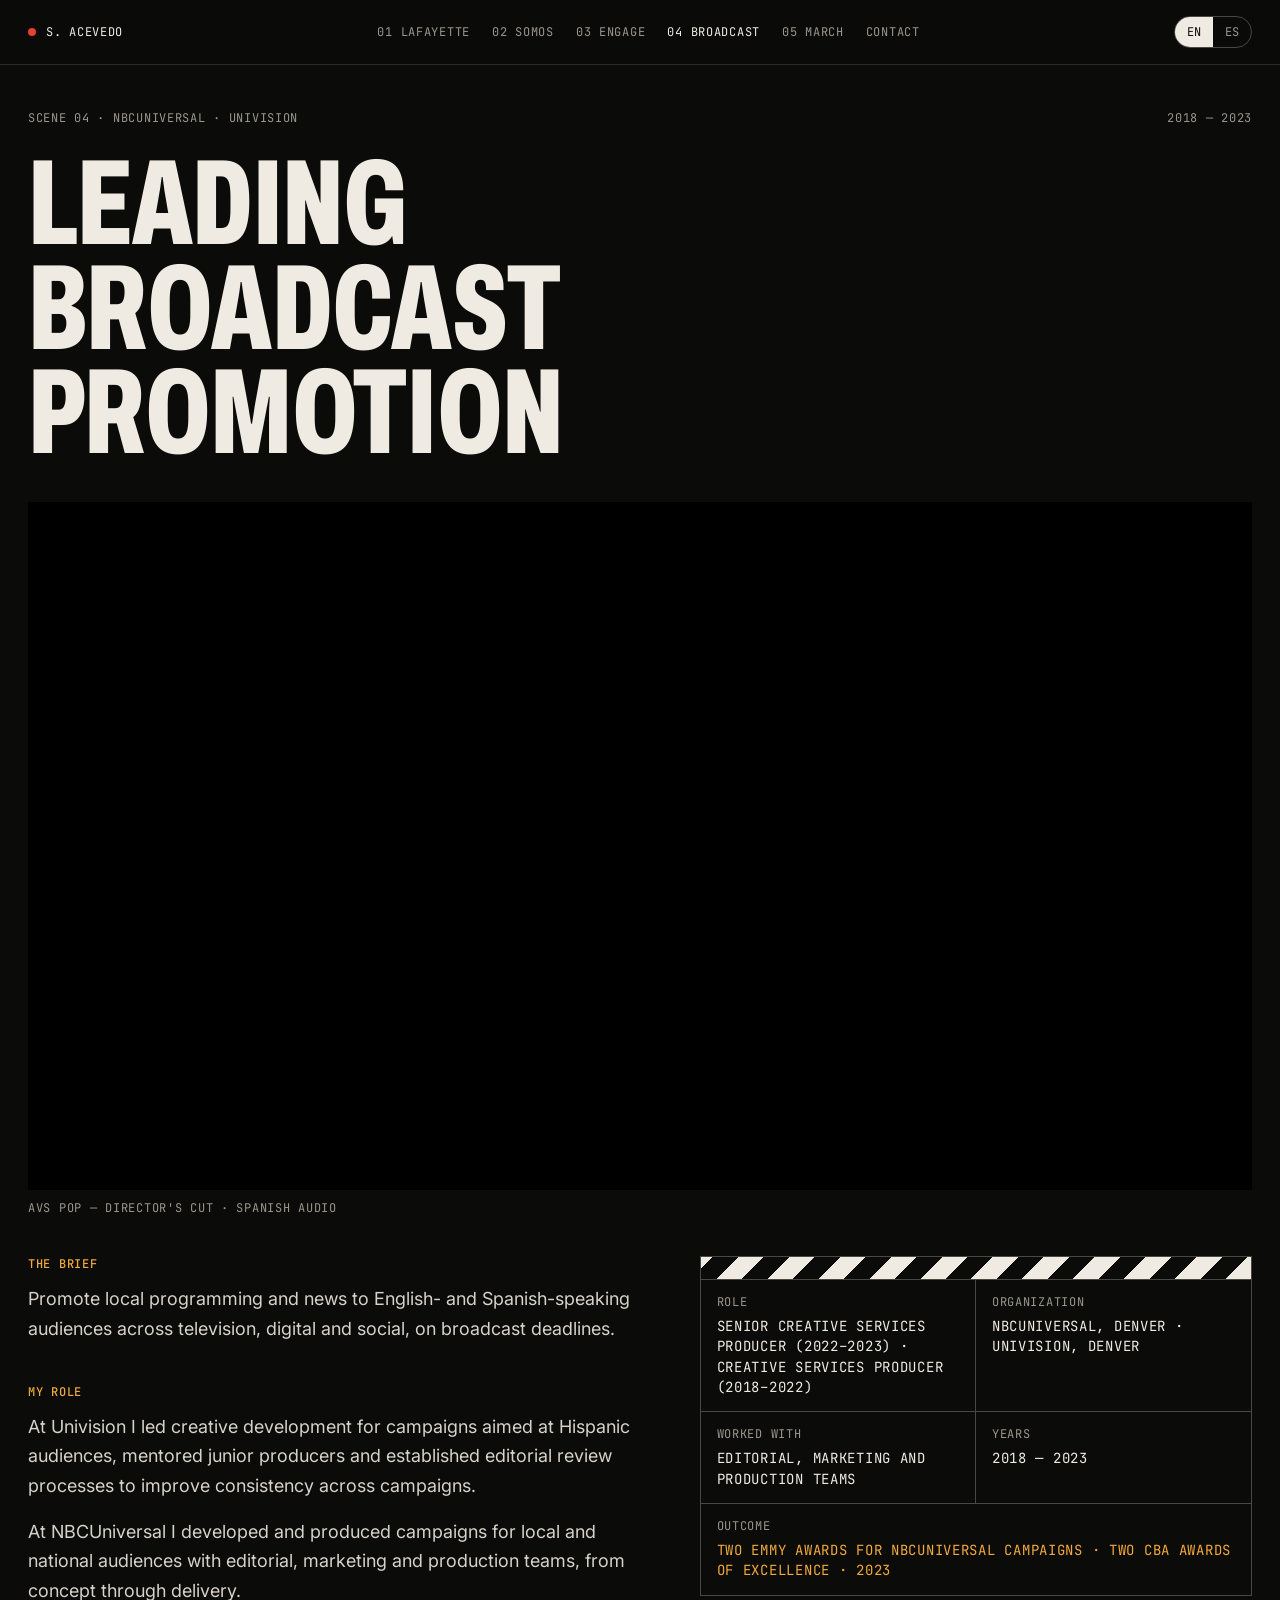
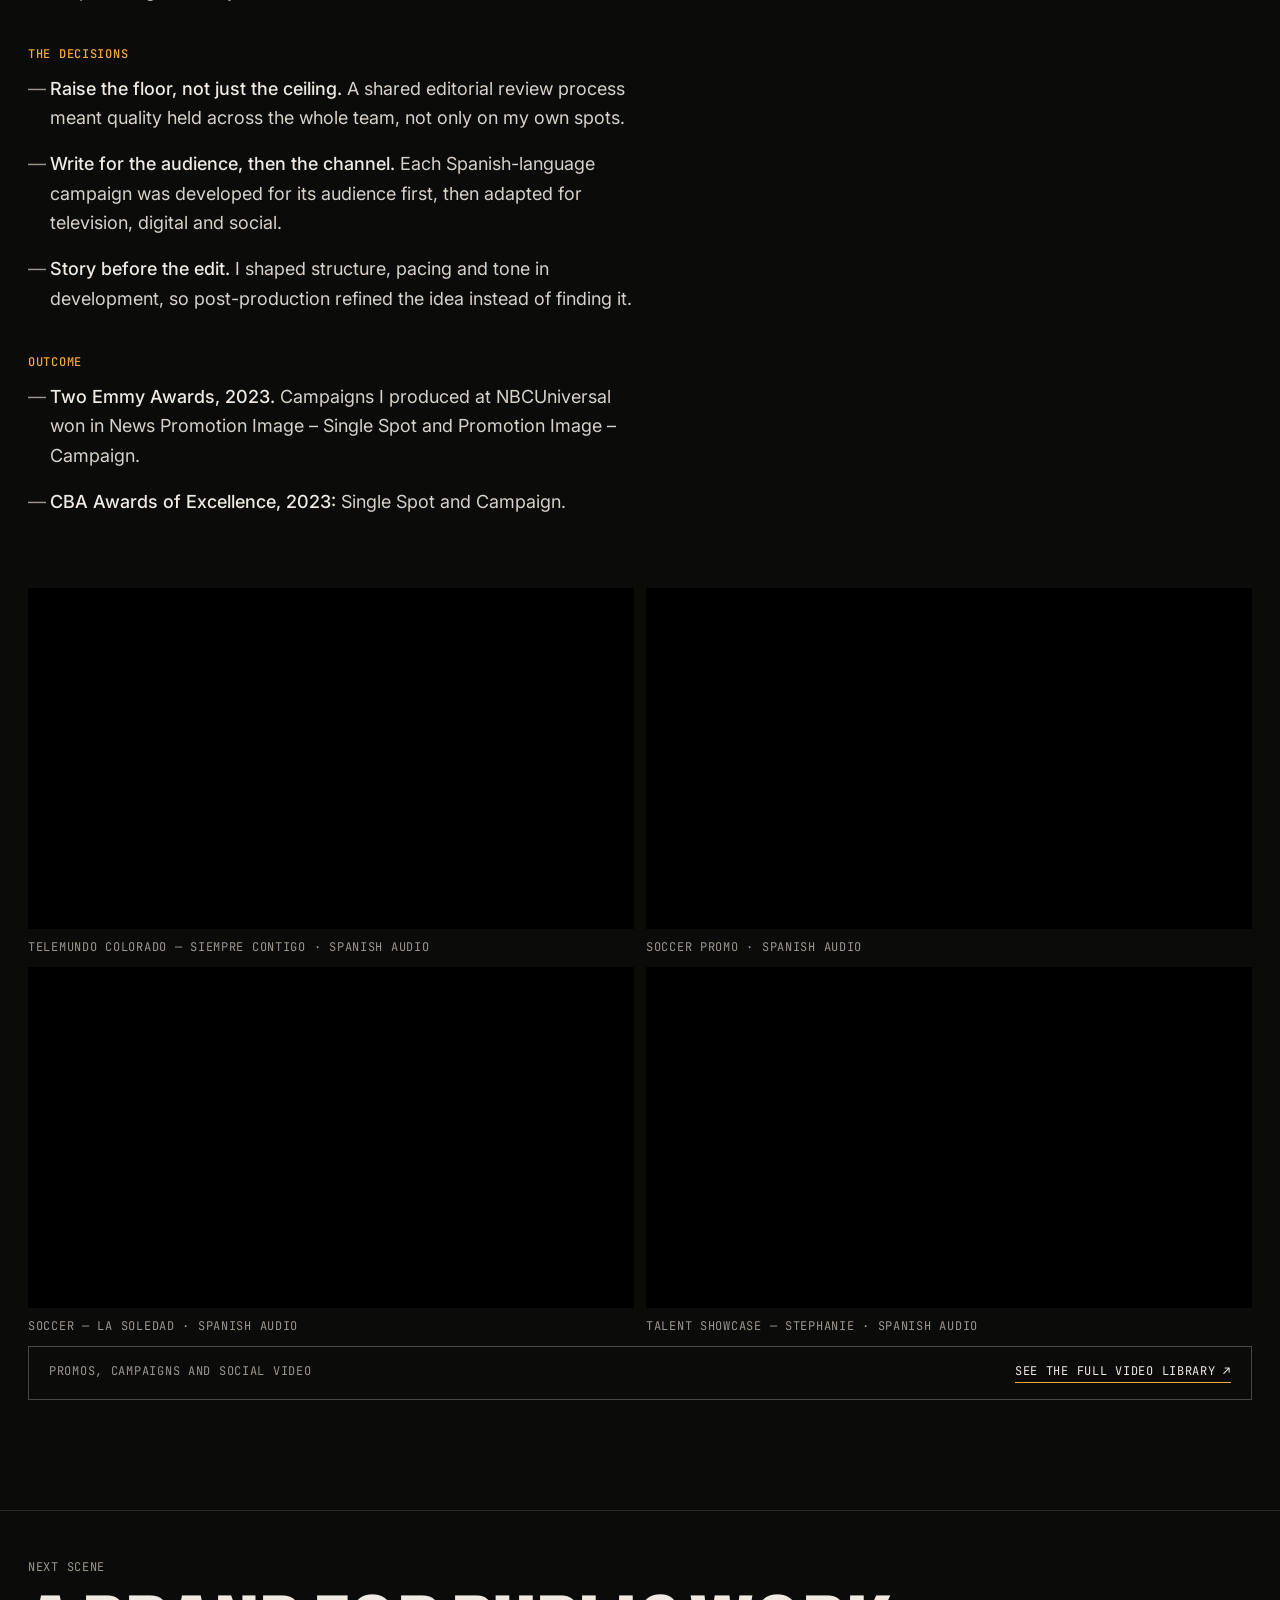
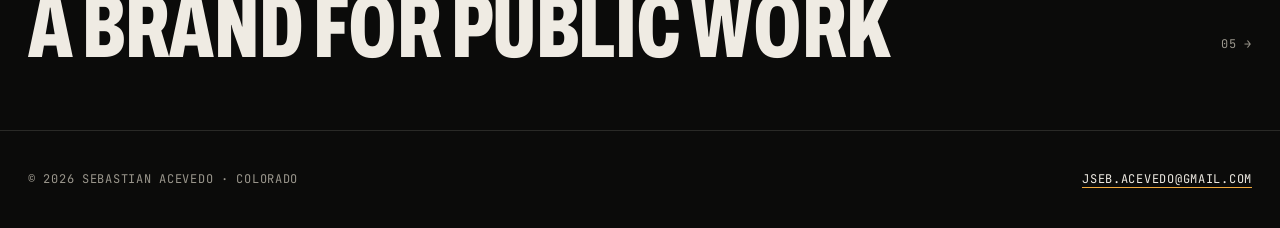
==== broadcast.html @ 8ac6114a "Sebastian Acevedo — portfolio in five scenes Co-Authored-By: Claude Opus 5.5 <noreply@anthropic.com>" ====
<!doctype html>
<html lang="en">
<head>
<meta charset="utf-8">
<meta name="viewport" content="width=device-width, initial-scale=1">
<title>Leading broadcast promotion — Sebastian Acevedo</title>
<meta name="description" content="Bilingual broadcast promotion at NBCUniversal and Univision in Denver, 2018–2023: campaign development, mentoring and editorial review. Campaigns he produced at NBCUniversal won two Emmy Awards in 2023.">
<link rel="preconnect" href="https://fonts.googleapis.com">
<link rel="preconnect" href="https://fonts.gstatic.com" crossorigin>
<link href="https://fonts.googleapis.com/css2?family=Archivo:wdth,wght@62..125,400..900&family=JetBrains+Mono:wght@400;500&family=Inter:wght@400;500&display=swap" rel="stylesheet">
<link rel="stylesheet" href="assets/css/film.css">
<style>
  /* Videos keep their native 16:9 so nothing is cropped while playing; one per row on phones. */
  #work video { aspect-ratio: 16/9; object-fit: contain; background: #000; }
  @media (max-width: 860px) { #work figure { grid-column: 1 / -1; } }
</style>
</head>
<body>
<a class="skip" href="#main" data-i18n="skip">Skip to content</a>

<header class="bar solid">
  <a class="rec mono" href="index.html"><i aria-hidden="true"></i><span>S. Acevedo</span></a>
  <nav class="mono" aria-label="Scenes"><a href="lafayette.html"><span class="n">01 </span>Lafayette</a><a href="somos.html"><span class="n">02 </span>Somos</a><a href="engage.html"><span class="n">03 </span>Engage</a><a href="broadcast.html" aria-current="page"><span class="n">04 </span>Broadcast</a><a href="march.html"><span class="n">05 </span>March</a><a href="index.html#end" data-i18n="contact">Contact</a></nav>
  <div class="lang mono" role="group" aria-label="Language / Idioma"><button aria-pressed="true" data-l="en">EN</button><button aria-pressed="false" data-l="es" lang="es">ES</button></div>
</header>

<main id="main">
<article class="scene page" aria-labelledby="title">
  <div class="head mono"><span data-i18n="sc">Scene 04 · NBCUniversal · Univision</span><span>2018 — 2023</span></div>
  <h1 class="title" id="title" data-i18n="t">Leading broadcast promotion</h1>

  <div class="frame" style="aspect-ratio:16/9;background:#000">
    <video controls preload="none" playsinline aria-labelledby="hero-cap" poster="https://res.cloudinary.com/ddkmi47mi/video/upload/so_5,w_1600,q_80/04_AVS_POP_DIRECTOR_S_CUT_ypbgh0.jpg" style="object-fit:contain">
      <source src="https://res.cloudinary.com/ddkmi47mi/video/upload/q_auto/04_AVS_POP_DIRECTOR_S_CUT_ypbgh0.mp4" type="video/mp4">
    </video>
  </div>
  <p class="mono" id="hero-cap" style="margin-top:10px;color:var(--dim)"><span data-i18n="v0">AVS Pop — Director's Cut · Spanish audio</span><span class="sr" data-i18n="v0d">. Promo video: Avalanche players lift the Stanley Cup and fans fill downtown Denver for the 2022 championship parade.</span></p>

  <div class="cols">
    <div class="prose">
      <h2 data-i18n="h_brief">The brief</h2>
      <p data-i18n="brief">Promote local programming and news to English- and Spanish-speaking audiences across television, digital and social, on broadcast deadlines.</p>

      <h2 data-i18n="h_role">My role</h2>
      <p data-i18n="role1">At Univision I led creative development for campaigns aimed at Hispanic audiences, mentored junior producers and established editorial review processes to improve consistency across campaigns.</p>
      <p data-i18n="role2">At NBCUniversal I developed and produced campaigns for local and national audiences with editorial, marketing and production teams, from concept through delivery.</p>

      <h2 data-i18n="h_dec">The decisions</h2>
      <ul>
        <li data-i18n="d1"><b>Raise the floor, not just the ceiling.</b> A shared editorial review process meant quality held across the whole team, not only on my own spots.</li>
        <li data-i18n="d2"><b>Write for the audience, then the channel.</b> Each Spanish-language campaign was developed for its audience first, then adapted for television, digital and social.</li>
        <li data-i18n="d3"><b>Story before the edit.</b> I shaped structure, pacing and tone in development, so post-production refined the idea instead of finding it.</li>
      </ul>

      <h2 data-i18n="h_out">Outcome</h2>
      <ul>
        <li data-i18n="o1"><b>Two Emmy Awards, 2023.</b> Campaigns I produced at NBCUniversal won in News Promotion Image – Single Spot and Promotion Image – Campaign.</li>
        <li data-i18n="o2"><b>CBA Awards of Excellence, 2023:</b> Single Spot and Campaign.</li>
      </ul>
    </div>
    <div class="slate mono"><div class="stripes" aria-hidden="true"></div><dl>
      <div><dt data-i18n="l_role">Role</dt><dd>Senior Creative Services Producer (2022–2023) · Creative Services Producer (2018–2022)</dd></div>
      <div><dt data-i18n="l_org">Organization</dt><dd>NBCUniversal, Denver · Univision, Denver</dd></div>
      <div><dt data-i18n="l_with">Worked with</dt><dd data-i18n="withv">Editorial, marketing and production teams</dd></div>
      <div><dt data-i18n="l_years">Years</dt><dd>2018 — 2023</dd></div>
      <div class="wide"><dt data-i18n="l_out">Outcome</dt><dd data-i18n="outv">Two Emmy Awards for NBCUniversal campaigns · two CBA Awards of Excellence · 2023</dd></div>
    </dl></div>
  </div>

  <section class="gallery" id="work" aria-labelledby="work-h">
    <h2 class="sr" id="work-h" data-i18n="work">Selected promos</h2>
    <figure>
      <video controls preload="none" playsinline aria-labelledby="c1" poster="https://res.cloudinary.com/ddkmi47mi/video/upload/so_22,w_1600,q_80/05_Telemundo_Colorado_siempre_contigo_ysa6w7.jpg"><source src="https://res.cloudinary.com/ddkmi47mi/video/upload/q_auto/05_Telemundo_Colorado_siempre_contigo_ysa6w7.mp4" type="video/mp4"></video>
      <figcaption class="mono" id="c1"><span data-i18n="v1">Telemundo Colorado — Siempre Contigo · Spanish audio</span><span class="sr" data-i18n="v1d">. Promo video: the news team at work in the newsroom, in the field and on the studio set.</span></figcaption>
    </figure>
    <figure>
      <video controls preload="none" playsinline aria-labelledby="c2" poster="https://res.cloudinary.com/ddkmi47mi/video/upload/so_10,w_1600,q_80/01_SOCCER_PROMO_TRI_ctjswh.jpg"><source src="https://res.cloudinary.com/ddkmi47mi/video/upload/q_auto/01_SOCCER_PROMO_TRI_ctjswh.mp4" type="video/mp4"></video>
      <figcaption class="mono" id="c2"><span data-i18n="v2">Soccer promo · Spanish audio</span><span class="sr" data-i18n="v2d">. Promo video: a deflated soccer ball under a spotlight is pumped back up, with a vaccination message.</span></figcaption>
    </figure>
    <figure>
      <video controls preload="none" playsinline aria-labelledby="c3" poster="https://res.cloudinary.com/ddkmi47mi/video/upload/so_6,w_1600,q_80/02_SOCCER__SOLEDAD__TRI_2_v1kul0.jpg"><source src="https://res.cloudinary.com/ddkmi47mi/video/upload/q_auto/02_SOCCER__SOLEDAD__TRI_2_v1kul0.mp4" type="video/mp4"></video>
      <figcaption class="mono" id="c3"><span data-i18n="v3">Soccer — La Soledad · Spanish audio</span><span class="sr" data-i18n="v3d">. Promo video: a soccer ball alone on an empty residential street, part of a vaccination message about missing the game together.</span></figcaption>
    </figure>
    <figure>
      <video controls preload="none" playsinline aria-labelledby="c4" poster="https://res.cloudinary.com/ddkmi47mi/video/upload/so_9,w_1600,q_80/06_TALENT_STEPHANIE_feoqhl.jpg"><source src="https://res.cloudinary.com/ddkmi47mi/video/upload/q_auto/06_TALENT_STEPHANIE_feoqhl.mp4" type="video/mp4"></video>
      <figcaption class="mono" id="c4"><span data-i18n="v4">Talent showcase — Stephanie · Spanish audio</span><span class="sr" data-i18n="v4d">. Promo video: a Telemundo Denver reporter speaks to camera on a lit studio set, intercut with her field reporting.</span></figcaption>
    </figure>
    <figure class="full">
      <div class="mono" style="border:1px solid var(--line-2);padding:16px 20px;display:flex;flex-wrap:wrap;justify-content:space-between;align-items:baseline;gap:8px 24px">
        <span style="color:var(--dim)" data-i18n="libc">Promos, campaigns and social video</span>
        <a href="https://jsebacevedo.myportfolio.com/video" style="color:var(--paper);border-bottom:1px solid var(--amber);padding-bottom:3px" data-i18n="lib">See the full video library ↗</a>
      </div>
    </figure>
  </section>
</article>

<a class="next" href="march.html"><div><span class="mono" data-i18n="next">Next scene</span><span class="title" data-i18n="nt">A brand for public work</span></div><span class="mono">05 →</span></a>
</main>

<footer class="mini-credits mono"><span>© 2026 Sebastian Acevedo · Colorado</span><a href="mailto:jseb.acevedo@gmail.com">jseb.acevedo@gmail.com</a></footer>

<script>
  window.ES = {
    _title: 'Liderar la promoción en televisión — Sebastian Acevedo',
    skip: 'Ir al contenido', contact: 'Contacto',
    sc: 'Escena 04 · NBCUniversal · Univision',
    t: 'Liderar la promoción en televisión',
    v0: 'AVS Pop — Corte del director · Audio en español',
    v0d: '. Video promocional: jugadores del Avalanche levantan la Stanley Cup y los aficionados llenan el centro de Denver en el desfile de campeones de 2022.',
    h_brief: 'El encargo',
    brief: 'Promover la programación local y las noticias para audiencias angloparlantes e hispanohablantes en televisión, digital y redes sociales, con los plazos de la televisión.',
    h_role: 'Mi rol',
    role1: 'En Univision lideré el desarrollo creativo de campañas para audiencias hispanas, fui mentor de productores junior y establecí procesos de revisión editorial para dar más consistencia a las campañas.',
    role2: 'En NBCUniversal desarrollé y produje campañas para audiencias locales y nacionales junto a los equipos editoriales, de mercadeo y de producción, desde el concepto hasta la entrega.',
    h_dec: 'Las decisiones',
    d1: '<b>Subir el piso, no solo el techo.</b> Un proceso de revisión editorial compartido hizo que la calidad se sostuviera en todo el equipo, no solo en mis propias piezas.',
    d2: '<b>Primero la audiencia, después el canal.</b> Cada campaña en español se pensó primero para su audiencia y luego se adaptó a televisión, digital y redes.',
    d3: '<b>La historia antes de la edición.</b> Definí estructura, ritmo y tono desde el desarrollo, para que la postproducción puliera la idea en lugar de buscarla.',
    h_out: 'Resultado',
    o1: '<b>Dos premios Emmy, 2023.</b> Campañas que produje en NBCUniversal ganaron en News Promotion Image – Single Spot y Promotion Image – Campaign.',
    o2: '<b>CBA Awards of Excellence, 2023:</b> Single Spot y Campaign.',
    l_role: 'Cargo', l_org: 'Organización', l_with: 'Trabajé con', l_years: 'Años', l_out: 'Resultado',
    withv: 'Equipos editoriales, de mercadeo y de producción',
    outv: 'Dos premios Emmy por campañas de NBCUniversal · dos CBA Awards of Excellence · 2023',
    work: 'Promos seleccionadas',
    v1: 'Telemundo Colorado — Siempre Contigo · Audio en español',
    v1d: '. Video promocional: el equipo de noticias trabajando en la redacción, en la calle y en el set.',
    v2: 'Promo de fútbol · Audio en español',
    v2d: '. Video promocional: un balón desinflado bajo un reflector vuelve a inflarse, con un mensaje de vacunación.',
    v3: 'Fútbol — La Soledad · Audio en español',
    v3d: '. Video promocional: un balón solo en una calle residencial vacía, parte de un mensaje de vacunación sobre extrañar el fútbol en compañía.',
    v4: 'Presentación de talento — Stephanie · Audio en español',
    v4d: '. Video promocional: una reportera de Telemundo Denver habla a cámara en un set iluminado, intercalado con su trabajo en la calle.',
    lib: 'Ver la videoteca completa ↗', libc: 'Promos, campañas y video para redes',
    next: 'Siguiente escena', nt: 'Una marca para el trabajo público'
  };
</script>
<script src="assets/js/film.js"></script>
</body>
</html>
---- assets/css/film.css ----
/* Sebastian Acevedo — portfolio. "A portfolio in four scenes."
   Shared styles for index.html and the four scene pages. */

:root {
  --black: #0b0b0a;
  --ink: #151513;
  --line: #2a2a27;
  --line-2: #4a4843;
  --paper: #efebe3;
  --text: #d6d2c9;
  --dim: #9a968c;      /* 6.9:1 on --black */
  --amber: #f2a93b;    /* 9.6:1 on --black */
  --gutter: 28px;
}

* { box-sizing: border-box; margin: 0; padding: 0; }
html { scroll-behavior: smooth; }
body { background: var(--black); color: var(--paper); font-family: Inter, system-ui, sans-serif; -webkit-font-smoothing: antialiased; }
img, video { display: block; max-width: 100%; }
a { color: inherit; text-decoration: none; }
a:focus-visible, button:focus-visible { outline: 2px solid var(--amber); outline-offset: 3px; }

.skip { position: absolute; left: -9999px; top: 8px; z-index: 100; background: var(--paper); color: var(--black); padding: 10px 16px; }
.skip:focus { left: 8px; }
.sr { position: absolute; width: 1px; height: 1px; overflow: hidden; clip: rect(0 0 0 0); white-space: nowrap; }

.mono { font-family: 'JetBrains Mono', ui-monospace, monospace; font-size: 12px; letter-spacing: .06em; text-transform: uppercase; }
.title { font-family: Archivo, sans-serif; font-stretch: 62%; font-weight: 800; text-transform: uppercase; letter-spacing: -.005em; line-height: .86; }

/* ── Top bar: timecode nav + language switch ── */
.bar { position: fixed; inset: 0 0 auto 0; z-index: 30; display: flex; justify-content: space-between; align-items: center; gap: 16px; padding: 16px var(--gutter); background: linear-gradient(rgba(11,11,10,.92), rgba(11,11,10,.0)); }
.bar.solid { background: rgba(11,11,10,.94); border-bottom: 1px solid var(--line); }
.bar .rec { display: flex; gap: 10px; align-items: center; }
.bar .rec i { width: 8px; height: 8px; border-radius: 50%; background: #e5402b; animation: blink 1.6s infinite; }
@keyframes blink { 50% { opacity: .25; } }
.bar nav { display: flex; gap: 22px; }
.bar nav a { color: var(--dim); } .bar nav a:hover, .bar nav a[aria-current=page] { color: var(--paper); }
.lang { display: flex; border: 1px solid var(--line-2); border-radius: 99px; overflow: hidden; }
.lang button { background: none; border: 0; color: var(--dim); padding: 7px 12px; cursor: pointer; font: inherit; }
.lang button[aria-pressed=true] { background: var(--paper); color: var(--black); }

/* ── Opening title (home) ── */
.open { position: relative; height: 100vh; min-height: 620px; overflow: hidden; background: var(--black); }
.open .poster, .open .reel { position: absolute; inset: 0; width: 100%; height: 100%; }
.open .poster, .open .reel video, .open .reel img { width: 100%; height: 100%; object-fit: cover; filter: grayscale(.2) contrast(1.05) brightness(.58); }
.open .reel img { filter: grayscale(.25) brightness(.34) blur(1.5px); transform: scale(1.03); }
.open .slide-label { position: absolute; z-index: 3; left: 50%; transform: translateX(-50%); bottom: 3vh; color: var(--dim); white-space: nowrap; }
.open .reel { opacity: 0; transition: opacity 1.1s ease; } .open .reel.on { opacity: 1; }
.open .letterbox { position: absolute; left: 0; right: 0; height: 9vh; background: var(--black); z-index: 2; }
.open .letterbox.t { top: 0; } .open .letterbox.b { bottom: 0; }
.open .card { position: absolute; inset: 0; z-index: 3; display: flex; flex-direction: column; justify-content: flex-end; padding: 0 var(--gutter) 15vh; }
.open .card > .mono { color: var(--amber); }
.open h1 { font-size: clamp(76px, 15vw, 240px); margin-top: 14px; }
.open .sub { display: grid; grid-template-columns: repeat(4, auto); justify-content: start; margin-top: 26px; border-top: 1px solid rgba(239,235,227,.35); }
.open .sub div { padding: 12px 28px 0 0; margin-right: 28px; border-right: 1px solid rgba(239,235,227,.25); }
.open .sub div:last-child { border: 0; }
.open .sub span { color: var(--amber); }
.open .sub b { display: block; font-family: Inter; text-transform: none; letter-spacing: 0; font-size: 15px; font-weight: 500; color: var(--paper); margin-top: 4px; }
.open .tc { position: absolute; z-index: 3; right: var(--gutter); bottom: 3vh; color: var(--dim); }
.open .pause { position: absolute; z-index: 4; left: var(--gutter); bottom: 2.4vh; background: none; border: 1px solid var(--line-2); color: var(--dim); border-radius: 99px; padding: 6px 12px; cursor: pointer; }

/* ── Logline / about ── */
.logline { padding: 140px var(--gutter) 120px; max-width: 1180px; }
.logline > .mono { color: var(--dim); margin-bottom: 26px; display: block; }
.logline p.big { font-family: Archivo; font-stretch: 85%; font-weight: 500; font-size: clamp(30px, 3.6vw, 54px); line-height: 1.14; letter-spacing: -.015em; }
.logline p.big em { font-style: normal; color: var(--amber); }

/* ── Scenes (home teasers and scene pages share these) ── */
.scene { border-top: 1px solid var(--line); padding: 28px var(--gutter) 110px; }
.scene .head { display: flex; justify-content: space-between; align-items: baseline; gap: 16px; color: var(--dim); }
.scene > h2.title, .scene h1.title { font-size: clamp(56px, 9.5vw, 150px); margin: 26px 0 36px; max-width: 15ch; }
.frame { display: block; position: relative; aspect-ratio: 2.39/1; overflow: hidden; background: var(--ink); }
.frame img, .frame video { width: 100%; height: 100%; object-fit: cover; }
.frame .burn { position: absolute; left: 16px; bottom: 14px; color: rgba(239,235,227,.95); background: rgba(11,11,10,.72); padding: 4px 8px; }
.frame.contain img { object-fit: contain; }
.frame .burn.below { top: calc(100% + 10px); bottom: auto; left: 0; background: none; padding: 0; color: var(--dim); }
.cols { display: grid; grid-template-columns: 1.1fr 1fr; gap: 64px; margin-top: 40px; }
.prose p, .prose li { font-size: 18px; line-height: 1.65; color: var(--text); }
.prose p + p { margin-top: 16px; }
.prose h2, .prose h3 { font-family: 'JetBrains Mono', monospace; font-size: 12px; letter-spacing: .06em; text-transform: uppercase; color: var(--amber); font-weight: 500; margin: 40px 0 12px; }
.prose h2:first-child, .prose h3:first-child { margin-top: 0; }
.prose ul { list-style: none; }
.prose li { margin-bottom: 16px; padding-left: 22px; position: relative; }
.prose li::before { content: '—'; position: absolute; left: 0; color: var(--dim); }
.prose li b { color: var(--paper); font-weight: 500; }
.more-link { display: inline-block; margin-top: 28px; color: var(--paper); border-bottom: 1px solid var(--amber); padding-bottom: 3px; }

/* Clapperboard slate */
.slate { border: 1px solid var(--line-2); align-self: start; }
.slate .stripes { height: 22px; background: repeating-linear-gradient(-45deg, var(--paper) 0 18px, var(--black) 18px 36px); }
.slate dl { display: grid; grid-template-columns: 1fr 1fr; }
.slate dl div { padding: 14px 16px; border-top: 1px solid var(--line-2); }
.slate dl div:nth-child(odd) { border-right: 1px solid var(--line-2); }
.slate dt { color: var(--dim); }
.slate dd { font-size: 14px; margin-top: 6px; line-height: 1.45; }
.slate .wide { grid-column: 1 / -1; border-right: 0 !important; }
.slate .wide dd { color: var(--amber); }

/* Film strip / gallery */
.strip { display: grid; grid-template-columns: repeat(4, 1fr); gap: 10px; margin-top: 40px; }
.strip img { width: 100%; aspect-ratio: 4/3; object-fit: cover; }
.gallery { display: grid; grid-template-columns: repeat(6, 1fr); gap: 12px; margin-top: 56px; }
.gallery figure { grid-column: span 3; }
.gallery figure.full { grid-column: 1 / -1; }
.gallery figure.third { grid-column: span 2; }
.gallery img, .gallery video { width: 100%; aspect-ratio: 4/3; object-fit: cover; background: var(--ink); }
.gallery figure.full img, .gallery figure.full video { aspect-ratio: 16/9; }
.gallery figure.tall img { aspect-ratio: 3/4; }
.gallery figure.contain img { object-fit: contain; background: var(--ink); }
.gallery figcaption { margin-top: 10px; color: var(--dim); }

/* Next scene */
.next { display: flex; justify-content: space-between; align-items: end; gap: 24px; border-top: 1px solid var(--line); padding: 48px var(--gutter) 64px; }
.next .title { font-size: clamp(44px, 7vw, 110px); }
.next .mono { color: var(--dim); display: block; margin-bottom: 14px; }
.next:hover .title { color: var(--amber); }
.next > .mono { white-space: nowrap; }
.divider { border-top: 1px solid var(--line); }

/* More work */
.more { border-top: 1px solid var(--line); padding: 28px var(--gutter) 110px; }
.more .grid { display: grid; grid-template-columns: repeat(4, 1fr); gap: 14px; margin-top: 40px; }
.more .grid img { width: 100%; aspect-ratio: 4/3; object-fit: cover; }
.more .grid p { margin-top: 12px; font-size: 15px; line-height: 1.5; color: var(--text); }
.more .grid p b { color: var(--paper); font-weight: 500; }

/* End credits */
.credits { border-top: 1px solid var(--line); padding: 140px var(--gutter) 120px; text-align: center; }
.credits > .mono { color: var(--dim); }
.roll { margin: 56px auto 0; max-width: 720px; display: grid; gap: 34px; }
.roll div span { display: block; color: var(--dim); }
.roll div b { display: block; font-family: Archivo; font-stretch: 80%; font-weight: 600; font-size: 26px; margin-top: 8px; text-transform: none; letter-spacing: .005em; }
.credits .fin { font-size: clamp(56px, 10vw, 150px); margin-top: 110px; }
.credits .mail { display: inline-block; margin-top: 28px; font-size: 20px; border-bottom: 1px solid var(--amber); padding-bottom: 4px; }
.credits small { display: block; margin-top: 60px; color: var(--dim); }
.mini-credits { border-top: 1px solid var(--line); padding: 40px var(--gutter); display: flex; justify-content: space-between; gap: 16px; flex-wrap: wrap; color: var(--dim); }
.mini-credits a { color: var(--paper); border-bottom: 1px solid var(--amber); }

/* Scene page top spacing (no opening video) */
.scene.page { padding-top: 110px; border-top: 0; }

@media (max-width: 860px) {
  :root { --gutter: 16px; }
  .bar { flex-wrap: wrap; row-gap: 10px; }
  .bar nav { order: 3; width: 100%; overflow-x: auto; gap: 11px; white-space: nowrap; scrollbar-width: none; font-size: 10.5px; letter-spacing: 0; }
  .frame .burn { font-size: 10px; }
  .bar nav .n { display: none; }
  .bar nav { gap: 14px; }
  .frame:has(.burn.below) { overflow: visible; margin-bottom: 34px; }
  .open .sub { grid-template-columns: 1fr 1fr; } .open .sub div { border: 0; margin: 0; padding-bottom: 6px; }
  .open .tc { display: none; }
  .open .slide-label { left: auto; right: var(--gutter); transform: none; }
  .logline { padding: 88px var(--gutter) 72px; }
  .scene { padding-bottom: 72px; }
  .frame { aspect-ratio: 16/10; }
  .cols { grid-template-columns: 1fr; gap: 32px; }
  .strip, .more .grid { grid-template-columns: 1fr 1fr; }
  .gallery { grid-template-columns: 1fr 1fr; } .gallery figure { grid-column: span 1; } .gallery figure.full, .gallery figure.third { grid-column: 1 / -1; }
  .credits { padding: 88px var(--gutter); }
  .next { flex-direction: column; align-items: start; }
}
@media (prefers-reduced-motion: reduce) {
  html { scroll-behavior: auto; }
  .bar .rec i { animation: none; }
  .open .reel { transition: none; }
}
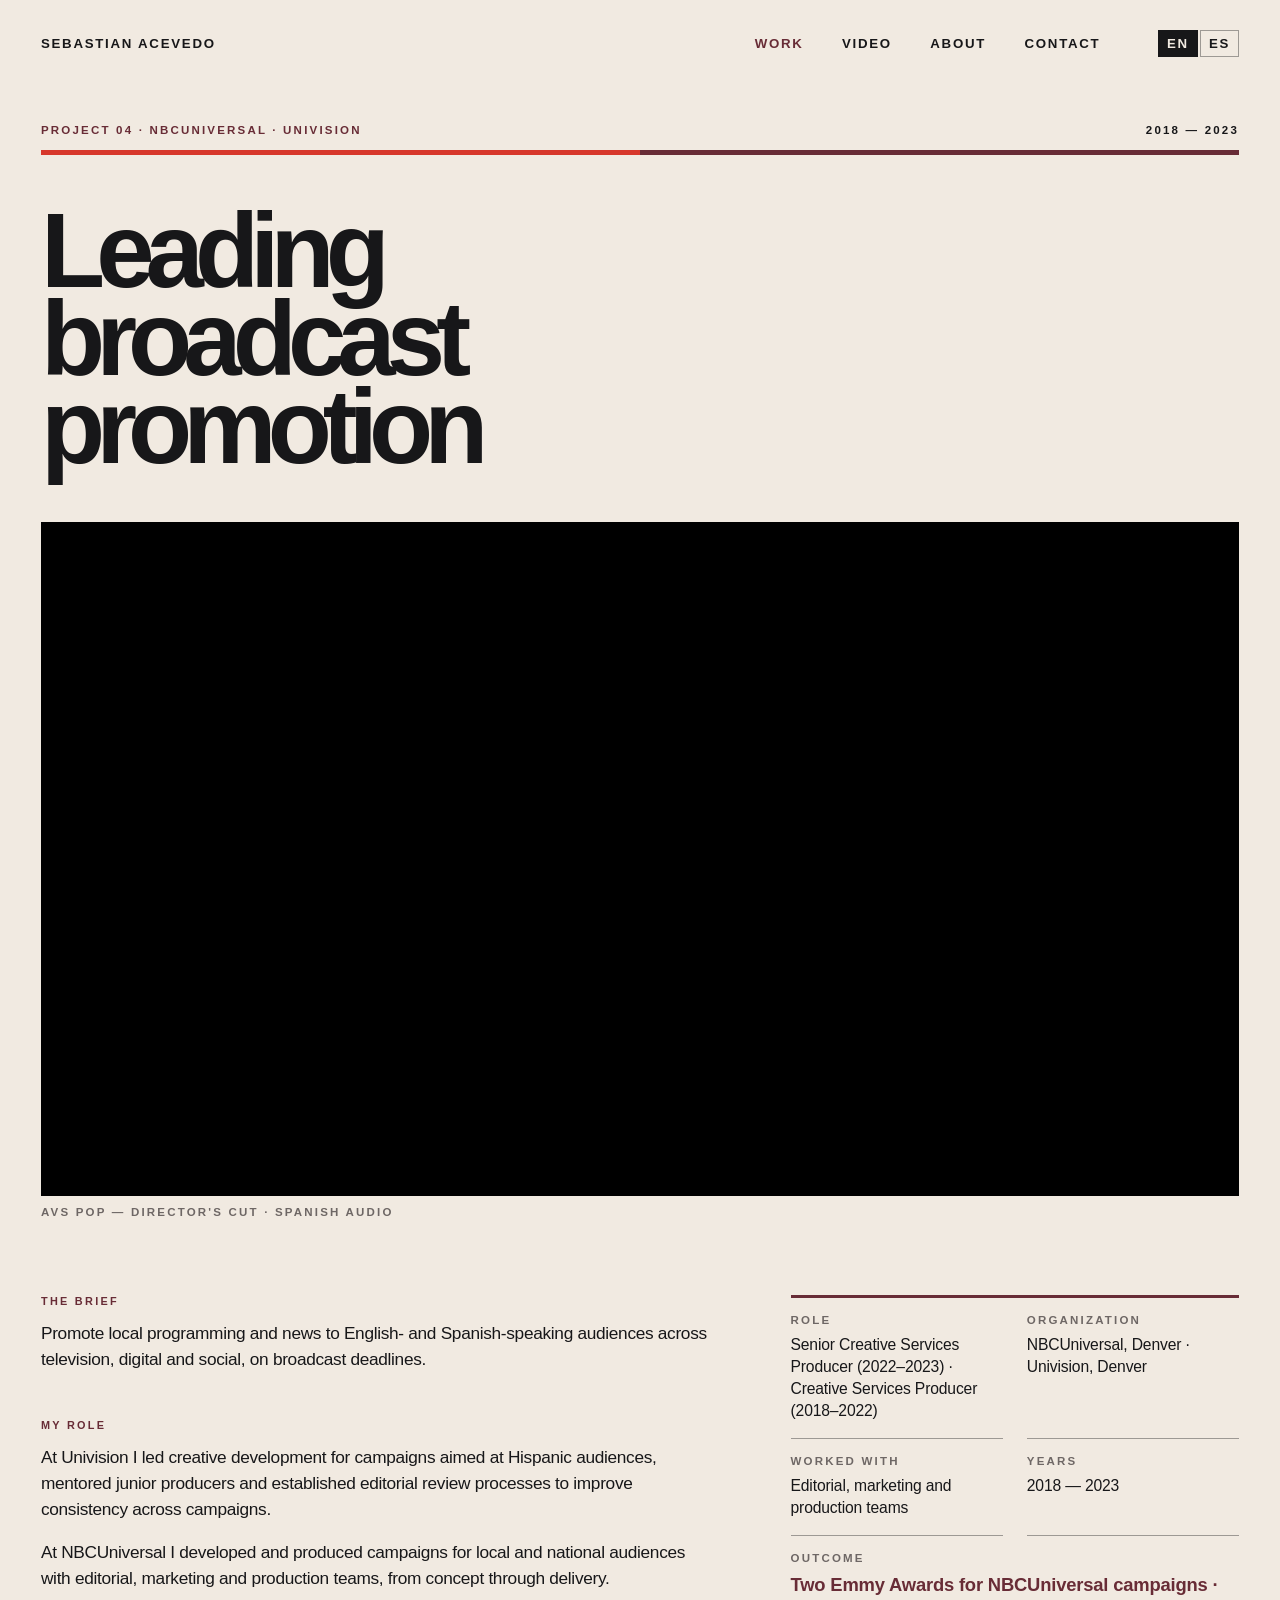
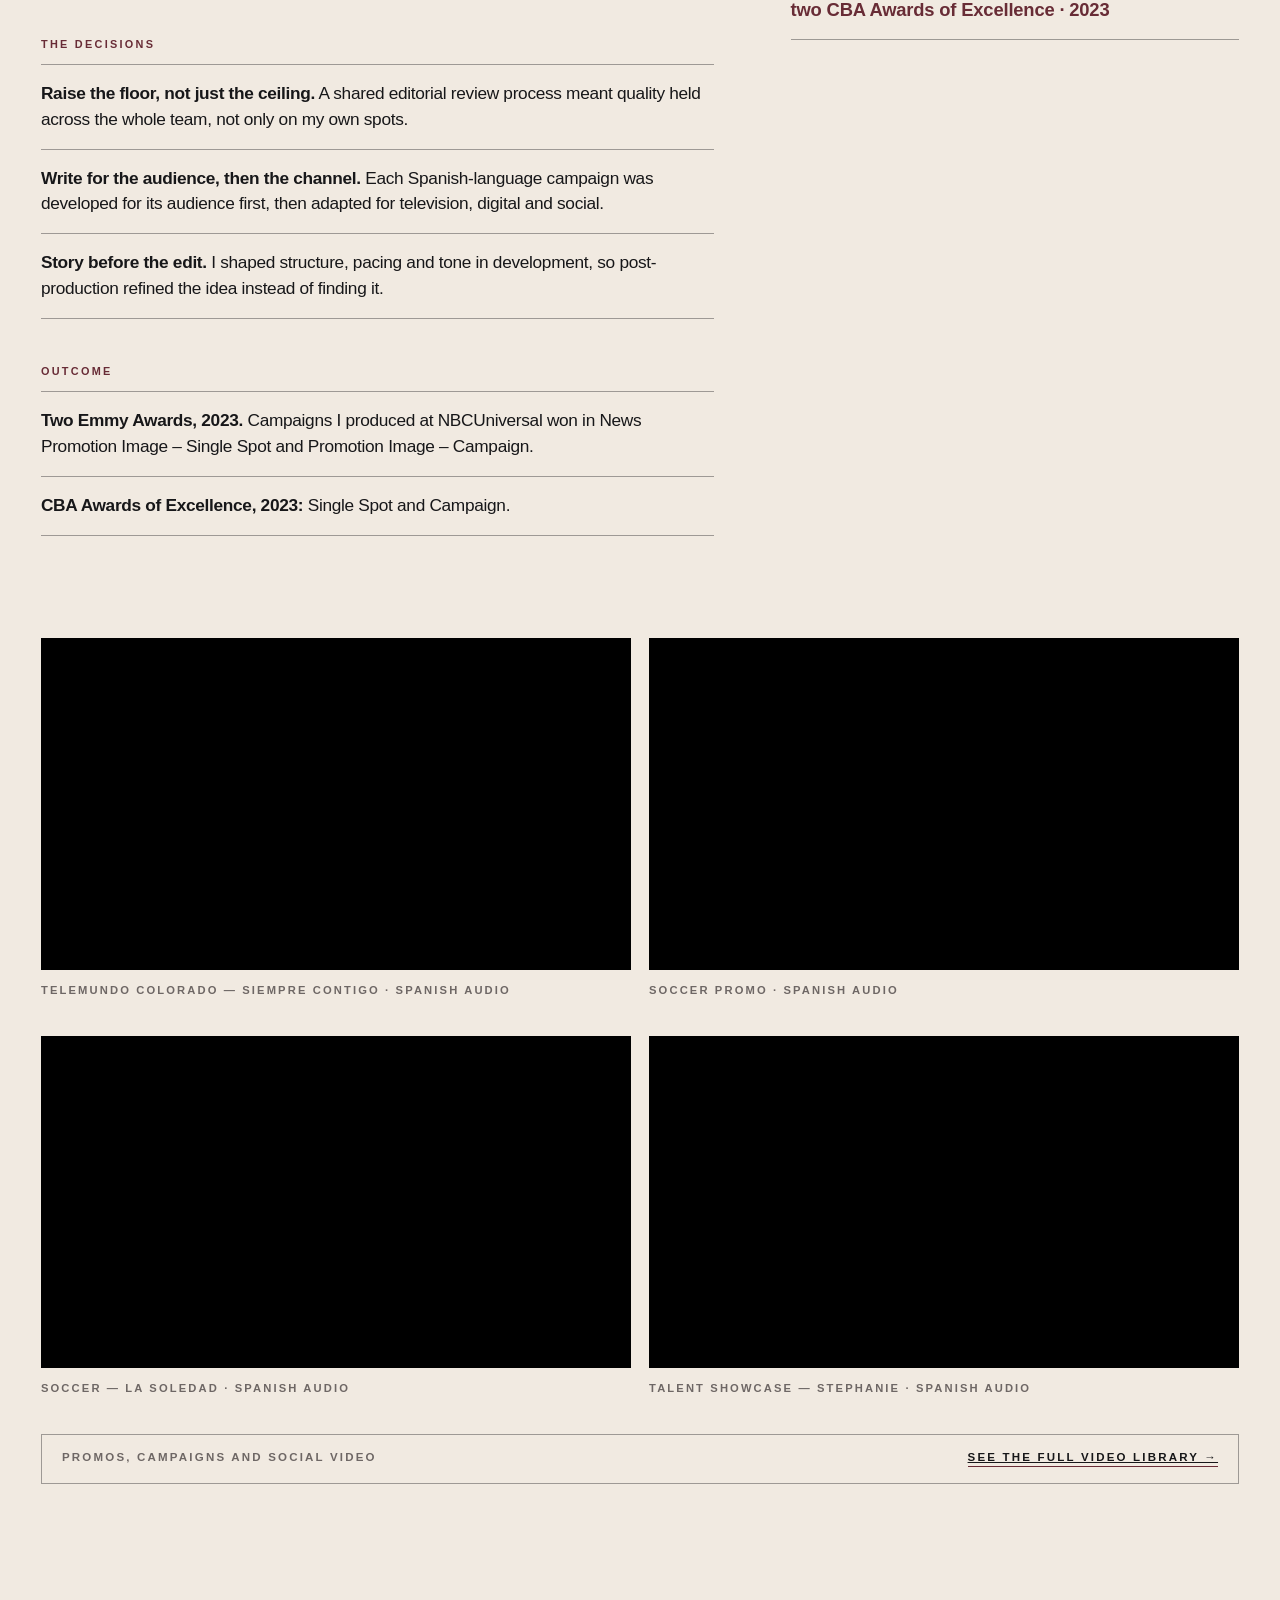
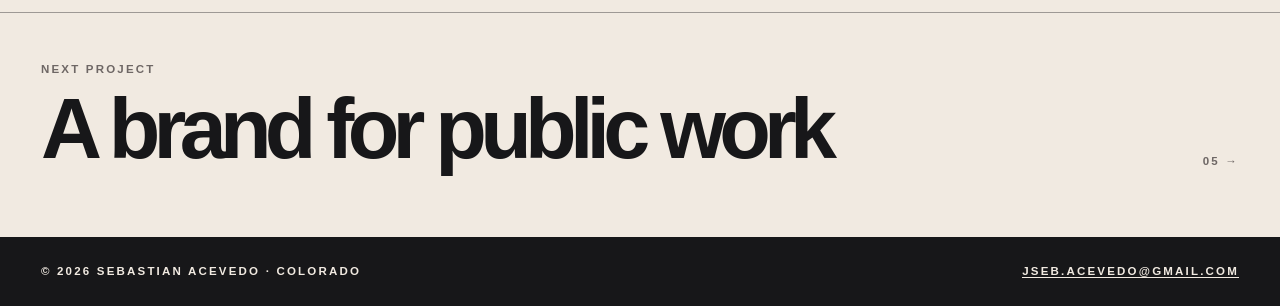
==== commit b553292d: "Oxblood redesign + Video and photography page Restores the current site (home, five projects, video." ====
--- a/broadcast.html
+++ b/broadcast.html
@@ -5,10 +5,8 @@
 <meta name="viewport" content="width=device-width, initial-scale=1">
 <title>Leading broadcast promotion — Sebastian Acevedo</title>
 <meta name="description" content="Bilingual broadcast promotion at NBCUniversal and Univision in Denver, 2018–2023: campaign development, mentoring and editorial review. Campaigns he produced at NBCUniversal won two Emmy Awards in 2023.">
-<link rel="preconnect" href="https://fonts.googleapis.com">
-<link rel="preconnect" href="https://fonts.gstatic.com" crossorigin>
-<link href="https://fonts.googleapis.com/css2?family=Archivo:wdth,wght@62..125,400..900&family=JetBrains+Mono:wght@400;500&family=Inter:wght@400;500&display=swap" rel="stylesheet">
-<link rel="stylesheet" href="assets/css/film.css">
+<link rel="icon" href="assets/img/favicon.svg" type="image/svg+xml">
+<link rel="stylesheet" href="assets/css/oxblood.css">
 <style>
   /* Videos keep their native 16:9 so nothing is cropped while playing; one per row on phones. */
   #work video { aspect-ratio: 16/9; object-fit: contain; background: #000; }
@@ -16,20 +14,20 @@
 </style>
 </head>
 <body>
-<a class="skip" href="#main" data-i18n="skip">Skip to content</a>
+<a class="skip-link" href="#main" data-i18n="skip">Skip to content</a>
 
-<header class="bar solid">
-  <a class="rec mono" href="index.html"><i aria-hidden="true"></i><span>S. Acevedo</span></a>
-  <nav class="mono" aria-label="Scenes"><a href="lafayette.html"><span class="n">01 </span>Lafayette</a><a href="somos.html"><span class="n">02 </span>Somos</a><a href="engage.html"><span class="n">03 </span>Engage</a><a href="broadcast.html" aria-current="page"><span class="n">04 </span>Broadcast</a><a href="march.html"><span class="n">05 </span>March</a><a href="index.html#end" data-i18n="contact">Contact</a></nav>
-  <div class="lang mono" role="group" aria-label="Language / Idioma"><button aria-pressed="true" data-l="en">EN</button><button aria-pressed="false" data-l="es" lang="es">ES</button></div>
+<header class="site-header shell">
+  <a class="wordmark" href="index.html" aria-label="Sebastian Acevedo, home">Sebastian Acevedo</a>
+  <nav class="site-nav" aria-label="Main navigation" data-i18n-label="navl"><a href="index.html#work" data-i18n="nwork" aria-current="true">Work</a><a href="video.html" data-i18n="nvideo">Video</a><a href="index.html#about" data-i18n="nabout">About</a><a href="index.html#contact" data-i18n="contact">Contact</a><div class="lang" role="group" aria-label="Language / Idioma"><button aria-pressed="true" data-l="en">EN</button><button aria-pressed="false" data-l="es" lang="es">ES</button></div></nav>
 </header>
 
 <main id="main">
 <article class="scene page" aria-labelledby="title">
-  <div class="head mono"><span data-i18n="sc">Scene 04 · NBCUniversal · Univision</span><span>2018 — 2023</span></div>
+  <div class="head mono"><span data-i18n="sc">Project 04 · NBCUniversal · Univision</span><span>2018 — 2023</span></div>
+  <span class="strip head-strip" aria-hidden="true" style="--s:linear-gradient(90deg,#D7372B 0% 50%,#682C36 50% 100%)"></span>
   <h1 class="title" id="title" data-i18n="t">Leading broadcast promotion</h1>
 
-  <div class="frame" style="aspect-ratio:16/9;background:#000">
+  <div class="frame duo" style="aspect-ratio:16/9;background:#000">
     <video controls preload="none" playsinline aria-labelledby="hero-cap" poster="https://res.cloudinary.com/ddkmi47mi/video/upload/so_5,w_1600,q_80/04_AVS_POP_DIRECTOR_S_CUT_ypbgh0.jpg" style="object-fit:contain">
       <source src="https://res.cloudinary.com/ddkmi47mi/video/upload/q_auto/04_AVS_POP_DIRECTOR_S_CUT_ypbgh0.mp4" type="video/mp4">
     </video>
@@ -88,22 +86,25 @@
     <figure class="full">
       <div class="mono" style="border:1px solid var(--line-2);padding:16px 20px;display:flex;flex-wrap:wrap;justify-content:space-between;align-items:baseline;gap:8px 24px">
         <span style="color:var(--dim)" data-i18n="libc">Promos, campaigns and social video</span>
-        <a href="https://jsebacevedo.myportfolio.com/video" style="color:var(--paper);border-bottom:1px solid var(--amber);padding-bottom:3px" data-i18n="lib">See the full video library ↗</a>
+        <a href="video.html" style="color:var(--ink);border-bottom:1px solid var(--amber);padding-bottom:3px" data-i18n="lib">See the full video library →</a>
       </div>
     </figure>
   </section>
 </article>
 
-<a class="next" href="march.html"><div><span class="mono" data-i18n="next">Next scene</span><span class="title" data-i18n="nt">A brand for public work</span></div><span class="mono">05 →</span></a>
+<a class="next" href="march.html"><div><span class="mono" data-i18n="next">Next project</span><span class="title" data-i18n="nt">A brand for public work</span></div><span class="mono">05 →</span></a>
 </main>
 
 <footer class="mini-credits mono"><span>© 2026 Sebastian Acevedo · Colorado</span><a href="mailto:jseb.acevedo@gmail.com">jseb.acevedo@gmail.com</a></footer>
 
 <script>
   window.ES = {
+    nvideo: 'Video',
+    'label:navl': 'Navegación principal',
+    nwork: 'Trabajo', nabout: 'Sobre mí',
     _title: 'Liderar la promoción en televisión — Sebastian Acevedo',
     skip: 'Ir al contenido', contact: 'Contacto',
-    sc: 'Escena 04 · NBCUniversal · Univision',
+    sc: 'Proyecto 04 · NBCUniversal · Univision',
     t: 'Liderar la promoción en televisión',
     v0: 'AVS Pop — Corte del director · Audio en español',
     v0d: '. Video promocional: jugadores del Avalanche levantan la Stanley Cup y los aficionados llenan el centro de Denver en el desfile de campeones de 2022.',
@@ -131,10 +132,11 @@
     v3d: '. Video promocional: un balón solo en una calle residencial vacía, parte de un mensaje de vacunación sobre extrañar el fútbol en compañía.',
     v4: 'Presentación de talento — Stephanie · Audio en español',
     v4d: '. Video promocional: una reportera de Telemundo Denver habla a cámara en un set iluminado, intercalado con su trabajo en la calle.',
-    lib: 'Ver la videoteca completa ↗', libc: 'Promos, campañas y video para redes',
-    next: 'Siguiente escena', nt: 'Una marca para el trabajo público'
+    lib: 'Ver la videoteca completa →', libc: 'Promos, campañas y video para redes',
+    next: 'Siguiente proyecto', nt: 'Una marca para el trabajo público'
   };
 </script>
 <script src="assets/js/film.js"></script>
+<script src="assets/js/oxblood.js"></script>
 </body>
 </html>
--- a/assets/css/oxblood.css
+++ b/assets/css/oxblood.css
@@ -0,0 +1,310 @@
+:root {
+  --paper: #f1eae1;
+  --ink: #171719;
+  --oxblood: #682c36;
+  --muted: #6e6765;
+  --line: rgba(23, 23, 25, 0.38);
+  --page-gutter: clamp(20px, 3.2vw, 56px);
+}
+
+*, *::before, *::after { box-sizing: border-box; }
+html { scroll-behavior: smooth; }
+body {
+  margin: 0;
+  background: var(--paper);
+  color: var(--ink);
+  font-family: "Helvetica Neue", Helvetica, Arial, sans-serif;
+  -webkit-font-smoothing: antialiased;
+}
+img { max-width: 100%; display: block; }
+figure, h1, h2, p { margin: 0; }
+a { color: inherit; }
+::selection { background: var(--oxblood); color: var(--paper); }
+:focus-visible { outline: 2px solid var(--oxblood); outline-offset: 5px; }
+.shell { padding-inline: var(--page-gutter); }
+.skip-link {
+  position: fixed; top: -4rem; left: 1rem; z-index: 10;
+  padding: .7rem 1rem; background: var(--ink); color: white;
+}
+.skip-link:focus { top: 1rem; }
+
+.site-header {
+  position: relative; z-index: 2;
+  display: flex; justify-content: space-between; align-items: center;
+  min-height: 86px; gap: 2rem;
+  text-transform: uppercase; font-size: .83rem; font-weight: 800;
+  letter-spacing: .13em;
+}
+.site-header a { text-decoration: none; }
+.wordmark { white-space: nowrap; }
+.site-nav { display: flex; align-items: center; gap: clamp(1.25rem, 3vw, 3.3rem); }
+.site-nav a, .contact-link { transition: color .25s ease; }
+.site-nav a:hover { color: var(--oxblood); }
+
+.hero {
+  position: relative; isolation: isolate; overflow: hidden;
+  min-height: clamp(540px, 42vw, 700px);
+  background: var(--paper);
+}
+.hero-art {
+  position: absolute; inset: 0; z-index: -2;
+  width: 100%; height: 100%; object-fit: cover; object-position: center 56%;
+}
+.hero::after {
+  content: ""; position: absolute; z-index: -1; inset: 0; pointer-events: none;
+  background: linear-gradient(90deg, rgba(241,234,225,.62), rgba(241,234,225,.15) 45%, transparent 70%);
+}
+.hero-inner { min-height: inherit; display: flex; align-items: center; }
+.hero-copy { width: 100%; padding-block: 24px 40px; }
+.hero h1 {
+  font-size: clamp(4rem, 8.15vw, 8.6rem);
+  line-height: .82; letter-spacing: -.09em; font-weight: 800;
+  max-width: 11ch;
+}
+.hero h1 span { display: block; white-space: nowrap; }
+.hero h1 em, .about h2 em, .contact h2 em { color: var(--oxblood); font-style: normal; }
+.hero-disciplines, .hero-location, .eyebrow, .section-heading, .work-item figcaption, .footer-line {
+  text-transform: uppercase; font-size: .73rem; font-weight: 800; letter-spacing: .21em;
+}
+.hero-disciplines { margin-top: clamp(28px, 3vw, 45px); max-width: 720px; line-height: 1.8; }
+.hero-disciplines span { padding-inline: .2em; }
+.hero-rule { width: 42px; height: 3px; background: var(--oxblood); margin-top: 22px; }
+.hero-location { margin-top: 15px; font-size: .65rem; }
+
+.selected-work { padding-top: 10px; padding-bottom: clamp(70px, 9vw, 140px); }
+.section-heading { display: flex; align-items: center; gap: 24px; margin-bottom: 28px; }
+.section-heading h2 { font: inherit; white-space: nowrap; }
+.heading-rule { height: 1px; width: 100%; background: var(--line); }
+.section-count { color: var(--muted); white-space: nowrap; font-size: .62rem; }
+.work-grid { display: grid; grid-template-columns: repeat(3, minmax(0, 1fr)); gap: 18px; }
+.work-item { min-width: 0; }
+.work-image { aspect-ratio: 1.6; overflow: hidden; background: #dacfc6; }
+.work-image img { width: 100%; height: 100%; object-fit: cover; transition: transform .7s cubic-bezier(.2,.8,.2,1); }
+.work-item:hover img { transform: scale(1.035); }
+.work-item figcaption { display: flex; justify-content: space-between; padding-top: 13px; gap: 10px; font-size: .66rem; }
+.work-note { margin-top: 22px; color: var(--muted); font-size: .75rem; }
+
+.about {
+  border-top: 1px solid var(--line);
+  padding-top: clamp(60px, 7vw, 100px);
+  padding-bottom: clamp(80px, 10vw, 150px);
+}
+.eyebrow { font-size: .66rem; }
+.about-grid { display: grid; grid-template-columns: 1.2fr .8fr; gap: 5vw; align-items: end; margin-top: 35px; }
+.about h2, .contact h2 {
+  font-size: clamp(3rem, 6vw, 7.4rem); line-height: .95;
+  letter-spacing: -.075em; font-weight: 800;
+}
+.about-copy { max-width: 520px; padding-bottom: 8px; font-size: clamp(1.08rem, 1.5vw, 1.5rem); line-height: 1.4; letter-spacing: -.025em; }
+.about-copy p + p { margin-top: 1em; }
+
+.contact { background: var(--ink); color: var(--paper); }
+.contact-inner { padding-top: clamp(70px, 8vw, 125px); }
+.contact h2 { margin-top: 34px; max-width: 1100px; }
+.contact h2 em { color: #b87581; }
+.contact-link {
+  display: inline-flex; align-items: center; gap: 24px; margin-top: 50px;
+  padding-bottom: 9px; border-bottom: 1px solid currentColor;
+  text-decoration: none; font-weight: 700; font-size: clamp(1.1rem, 2vw, 1.7rem);
+}
+.contact-link:hover { color: #d4a0a8; }
+.footer-line {
+  display: flex; justify-content: space-between; gap: 20px;
+  margin-top: clamp(100px, 13vw, 210px); padding-block: 26px;
+  border-top: 1px solid rgba(241,234,225,.35); font-size: .59rem;
+}
+
+@media (max-width: 900px) {
+  .hero { min-height: 560px; }
+  .hero h1 { font-size: clamp(4rem, 8.4vw, 6.2rem); }
+  .hero-art { object-position: 61% center; }
+  .hero::after { background: linear-gradient(90deg, rgba(241,234,225,.82), rgba(241,234,225,.3) 65%, transparent); }
+  .about-grid { grid-template-columns: 1fr; gap: 36px; }
+  .about-copy { max-width: 630px; }
+}
+
+@media (max-width: 620px) {
+  .site-header { min-height: 0; padding-top: 23px; padding-bottom: 18px; align-items: flex-start; flex-wrap: wrap; gap: 22px; font-size: .7rem; }
+  .site-nav { width: 100%; gap: 26px; font-size: .65rem; }
+  .hero { min-height: 720px; }
+  .hero-inner { align-items: flex-start; }
+  .hero-copy { padding-top: 52px; }
+  .hero-art { object-position: 67% bottom; }
+  .hero::after { background: linear-gradient(180deg, var(--paper) 0%, rgba(241,234,225,.96) 29%, rgba(241,234,225,.35) 62%, transparent 90%); }
+  .hero h1 { font-size: clamp(3.1rem, 11.4vw, 5rem); letter-spacing: -.085em; }
+  .hero-disciplines { margin-top: 28px; max-width: 32ch; font-size: .62rem; line-height: 1.7; }
+  .hero-rule { margin-top: 20px; }
+  .selected-work { padding-top: 22px; }
+  .section-heading { gap: 12px; margin-bottom: 22px; }
+  .section-count { display: none; }
+  .work-grid { grid-template-columns: 1fr; gap: 32px; }
+  .work-image { aspect-ratio: 1.5; }
+  .about h2, .contact h2 { font-size: clamp(2.8rem, 11vw, 5rem); }
+  .footer-line { flex-direction: column; gap: 9px; }
+}
+
+@media (prefers-reduced-motion: reduce) {
+  html { scroll-behavior: auto; }
+  *, *::before, *::after { transition-duration: .01ms !important; animation-duration: .01ms !important; }
+}
+/* Five real projects: 3 across, then 2 wider. Same type and rules as the Oxblood system. */
+.work-grid.five { grid-template-columns: repeat(6, minmax(0, 1fr)); row-gap: 48px; }
+.work-grid.five .work-item { grid-column: span 2; }
+.work-grid.five .work-item.wide { grid-column: span 3; }
+.work-grid.five .work-item.wide .work-image { aspect-ratio: 1.9; }
+a.work-item { display: block; text-decoration: none; color: inherit; }
+.work-meta {
+  display: flex; justify-content: space-between; gap: 10px; padding-top: 13px;
+  text-transform: uppercase; font-size: .66rem; font-weight: 800; letter-spacing: .21em;
+}
+.work-item h3 {
+  margin: 14px 0 0; font-size: clamp(1.35rem, 2vw, 2rem); font-weight: 800;
+  letter-spacing: -.05em; line-height: 1;
+}
+.work-item p { margin-top: 8px; color: var(--muted); font-size: .85rem; }
+.work-item h3 { transition: color .25s ease; }
+.work-item:hover h3, .work-item:focus-visible h3 { color: var(--oxblood); }
+.work-item:focus-visible img { transform: scale(1.035); }
+@media (max-width: 900px) {
+  .work-grid.five { grid-template-columns: repeat(2, minmax(0, 1fr)); }
+  .work-grid.five .work-item, .work-grid.five .work-item.wide { grid-column: span 1; }
+  .work-grid.five .work-item.wide .work-image { aspect-ratio: 1.6; }
+}
+@media (max-width: 620px) {
+  .work-grid.five { grid-template-columns: 1fr; row-gap: 40px; }
+}
+
+/* ───────── Shared additions: language switch, duotone images, project pages ───────── */
+:root { --amber: var(--oxblood); --dim: var(--muted); --line-2: var(--line); --stone: #e4d9cd; }
+.skip { position: fixed; top: -4rem; left: 1rem; z-index: 10; padding: .7rem 1rem; background: var(--ink); color: #fff; }
+.skip:focus { top: 1rem; }
+.sr { position: absolute; width: 1px; height: 1px; overflow: hidden; clip: rect(0 0 0 0); white-space: nowrap; }
+.site-nav a[aria-current="page"] { color: var(--oxblood); }
+.lang { display: flex; gap: 2px; margin-left: clamp(.5rem, 1.5vw, 1.2rem); }
+.lang button { font: inherit; letter-spacing: inherit; text-transform: uppercase; cursor: pointer; background: none; color: var(--ink); border: 1px solid var(--line); padding: 5px 8px; }
+.lang button[aria-pressed="true"] { background: var(--ink); color: var(--paper); border-color: var(--ink); }
+
+/* Duotone: oxblood shadows, limestone highlights. Full colour on hover / focus / tap. */
+.duo { position: relative; background: var(--paper); isolation: isolate; }
+.duo img { filter: grayscale(1) contrast(1.08) brightness(1.04); mix-blend-mode: multiply; transition: filter .6s ease, transform .7s cubic-bezier(.2,.8,.2,1); }
+.duo::after { content: ""; position: absolute; inset: 0; background: var(--oxblood); mix-blend-mode: lighten; pointer-events: none; transition: opacity .6s ease; }
+a:hover .duo img, a:focus-visible .duo img, .duo:hover img, .duo.on img { filter: none; mix-blend-mode: normal; }
+a:hover .duo::after, a:focus-visible .duo::after, .duo:hover::after, .duo.on::after { opacity: 0; }
+
+/* More work */
+.more-work { padding-bottom: clamp(70px, 9vw, 130px); }
+.more-grid { display: grid; grid-template-columns: repeat(4, minmax(0, 1fr)); gap: 18px; }
+.more-grid .work-image { aspect-ratio: 1.15; }
+.more-grid p { margin-top: 12px; font-size: .88rem; line-height: 1.45; color: var(--muted); }
+.more-grid p b { color: var(--ink); }
+.text-link { text-decoration: none; border-bottom: 1px solid var(--oxblood); padding-bottom: 2px; color: var(--ink); white-space: nowrap; }
+.text-link:hover { color: var(--oxblood); }
+.facts { margin-top: clamp(50px, 6vw, 80px); display: grid; grid-template-columns: repeat(4, minmax(0, 1fr)); gap: 24px; border-top: 1px solid var(--line); padding-top: 22px; }
+.facts dt { text-transform: uppercase; font-size: .62rem; font-weight: 800; letter-spacing: .21em; color: var(--muted); }
+.facts dd { margin: 10px 0 0; font-size: .98rem; line-height: 1.45; }
+
+/* ── Project (case) pages: the existing markup, restyled ── */
+.mono { text-transform: uppercase; font-size: .66rem; font-weight: 800; letter-spacing: .19em; }
+.title { font-weight: 800; letter-spacing: -.065em; line-height: .9; }
+.scene.page { padding: clamp(24px, 3vw, 44px) var(--page-gutter) 0; }
+.scene .head { display: flex; justify-content: space-between; gap: 16px; padding-bottom: 14px; border-bottom: 1px solid var(--line); }
+.scene .head span:first-child { color: var(--oxblood); }
+.scene h1.title { font-size: clamp(3.2rem, 8.2vw, 8.6rem); line-height: .84; letter-spacing: -.085em; margin: clamp(30px, 4vw, 56px) 0 clamp(30px, 4vw, 52px); max-width: 13ch; }
+.frame { display: block; position: relative; aspect-ratio: 2.39/1; overflow: hidden; background: var(--stone); }
+.frame img, .frame video { display: block; width: 100%; height: 100%; object-fit: cover; }
+.frame.contain img { object-fit: contain; }
+.frame .burn { position: absolute; left: 16px; bottom: 14px; color: var(--paper); background: rgba(23,23,25,.78); padding: 5px 9px; font-size: .6rem; }
+.frame .burn.below { top: calc(100% + 12px); bottom: auto; left: 0; background: none; padding: 0; color: var(--muted); }
+.frame:has(.burn.below) { overflow: visible; margin-bottom: 34px; }
+.frame.duo video { filter: none; mix-blend-mode: normal; }
+.frame.duo:has(video)::after { display: none; }
+.cols { display: grid; grid-template-columns: 1.2fr .8fr; gap: clamp(36px, 6vw, 110px); margin-top: clamp(48px, 6vw, 90px); }
+.prose h2, .prose h3 { margin: 46px 0 14px; text-transform: uppercase; font-size: .68rem; font-weight: 800; letter-spacing: .21em; color: var(--oxblood); }
+.prose > h2:first-child, .prose > h3:first-child { margin-top: 0; }
+.prose p, .prose li { font-size: clamp(1.05rem, 1.35vw, 1.3rem); line-height: 1.5; letter-spacing: -.018em; }
+.prose p + p { margin-top: 1em; }
+.prose ul { list-style: none; padding: 0; margin: 0; }
+.prose li { padding: 16px 0; border-top: 1px solid var(--line); }
+.prose li:last-child { border-bottom: 1px solid var(--line); }
+.prose b { font-weight: 800; }
+.prose a, .more-link { color: var(--ink); text-decoration: none; border-bottom: 1px solid var(--oxblood); }
+.more-link { display: inline-block; margin-top: 26px; padding-bottom: 3px; font-weight: 700; }
+.prose a:hover, .more-link:hover { color: var(--oxblood); }
+.slate { align-self: start; position: sticky; top: 28px; border-top: 3px solid var(--oxblood); }
+.slate .stripes { display: none; }
+.slate dl { display: grid; grid-template-columns: 1fr 1fr; column-gap: 24px; margin: 0; }
+.slate dl div { padding: 16px 0; border-bottom: 1px solid var(--line); }
+.slate dt { color: var(--muted); }
+.slate dd { margin: 8px 0 0; font-size: .98rem; line-height: 1.4; text-transform: none; letter-spacing: -.01em; font-weight: 500; }
+.slate .wide { grid-column: 1 / -1; }
+.slate .wide dd { color: var(--oxblood); font-weight: 800; font-size: 1.15rem; }
+.gallery { display: grid; grid-template-columns: repeat(6, minmax(0, 1fr)); gap: 36px 18px; margin-top: clamp(70px, 8vw, 120px); }
+.gallery figure { grid-column: span 3; margin: 0; min-width: 0; }
+.gallery figure.full { grid-column: 1 / -1; }
+.gallery figure.third { grid-column: span 2; }
+.gallery img, .gallery video { display: block; width: 100%; aspect-ratio: 4/3; object-fit: cover; background: var(--stone); }
+.gallery figure.full img, .gallery figure.full video { aspect-ratio: 16/9; }
+.gallery figure.tall img { aspect-ratio: 3/4; }
+.gallery figure.contain img { object-fit: contain; background: var(--stone); }
+.gallery figcaption { margin-top: 12px; color: var(--muted); line-height: 1.6; }
+.next { display: flex; justify-content: space-between; align-items: end; gap: 24px; margin-top: clamp(80px, 10vw, 150px); border-top: 1px solid var(--line); padding: 50px var(--page-gutter) 70px; text-decoration: none; color: var(--ink); }
+.next .title { display: block; font-size: clamp(2.6rem, 6.6vw, 7rem); letter-spacing: -.08em; transition: color .25s ease; }
+.next .mono { display: block; color: var(--muted); margin-bottom: 16px; }
+.next > .mono { white-space: nowrap; margin: 0; }
+.next:hover .title { color: var(--oxblood); }
+.mini-credits { display: flex; justify-content: space-between; gap: 20px; background: var(--ink); color: var(--paper); padding: 28px var(--page-gutter); }
+.mini-credits a { text-decoration: none; border-bottom: 1px solid currentColor; }
+
+@media (max-width: 900px) {
+  .cols { grid-template-columns: 1fr; }
+  .slate { position: static; }
+  .more-grid, .facts { grid-template-columns: repeat(2, minmax(0, 1fr)); }
+  .gallery { grid-template-columns: 1fr 1fr; }
+  .gallery figure { grid-column: span 1; }
+  .gallery figure.full, .gallery figure.third { grid-column: 1 / -1; }
+}
+@media (max-width: 620px) {
+  .lang { margin-left: auto; }
+  .frame { aspect-ratio: 16/10; }
+  .frame .burn { font-size: .55rem; }
+  .next { flex-direction: column; align-items: start; }
+  .mini-credits { flex-direction: column; }
+  .more-grid { grid-template-columns: 1fr 1fr; }
+  .facts { grid-template-columns: 1fr; }
+  .slate dl { grid-template-columns: 1fr; }
+}
+@media (hover: none) { .duo.on img { filter: none; } }
+
+/* ── Colour details (v2): warm, partly-coloured images + each project's own palette as a strip ── */
+.duo img { filter: saturate(.5) sepia(.16) contrast(1.03); mix-blend-mode: normal; }
+.duo::after { mix-blend-mode: multiply; opacity: .2; }
+.strip { display: block; height: 4px; margin-top: 10px; background: var(--s); transform: scaleX(.22); transform-origin: left; transition: transform .6s cubic-bezier(.2,.8,.2,1); }
+a:hover .strip, a:focus-visible .strip, .duo.on + .strip { transform: scaleX(1); }
+.head-strip { transform: none; margin: 0; height: 5px; }
+.scene .head { border-bottom: 0; }
+.spectrum { display: block; height: 6px; margin-top: clamp(70px, 9vw, 140px); background: var(--s); }
+.spectrum + .footer-line { margin-top: 0; border-top: 0; }
+@media (prefers-reduced-motion: reduce) { .strip { transform: scaleX(1); } }
+
+/* Review fixes */
+.contact :focus-visible, .mini-credits :focus-visible { outline-color: var(--paper); }
+.site-nav a[aria-current] { color: var(--oxblood); }
+@media (max-width: 620px) { .section-heading .text-link.section-count { display: inline; } }
+
+/* Video library */
+.vintro { max-width: 40ch; font-size: clamp(1.1rem, 1.6vw, 1.5rem); line-height: 1.4; letter-spacing: -.02em; }
+.vsec { margin-top: clamp(60px, 8vw, 110px); }
+.vsec .gallery { margin-top: 0; }
+.vsec .gallery video { aspect-ratio: 16/9; background: var(--ink); object-fit: contain; }
+.vnote { margin: -8px 0 22px; color: var(--muted); font-size: .95rem; }
+.photo-grid { display: grid; grid-template-columns: repeat(3, minmax(0, 1fr)); gap: 18px; }
+.photo-grid figure { margin: 0; }
+.photo-grid img { width: 100%; aspect-ratio: 4/3; object-fit: cover; background: var(--stone); display: block; }
+.photo-grid figcaption { margin-top: 10px; color: var(--muted); }
+@media (max-width: 620px) { .photo-grid { grid-template-columns: 1fr 1fr; gap: 10px; } }
+/* Visual review fixes */
+.mono { font-size: .72rem; }
+.work-meta, .gallery figcaption, .photo-grid figcaption { font-size: .7rem; }
+a.work-item:focus-visible .duo img { filter: none; }
+a.work-item:focus-visible .duo::after { opacity: 0; }
+.vsec .section-heading h2 { white-space: normal; }
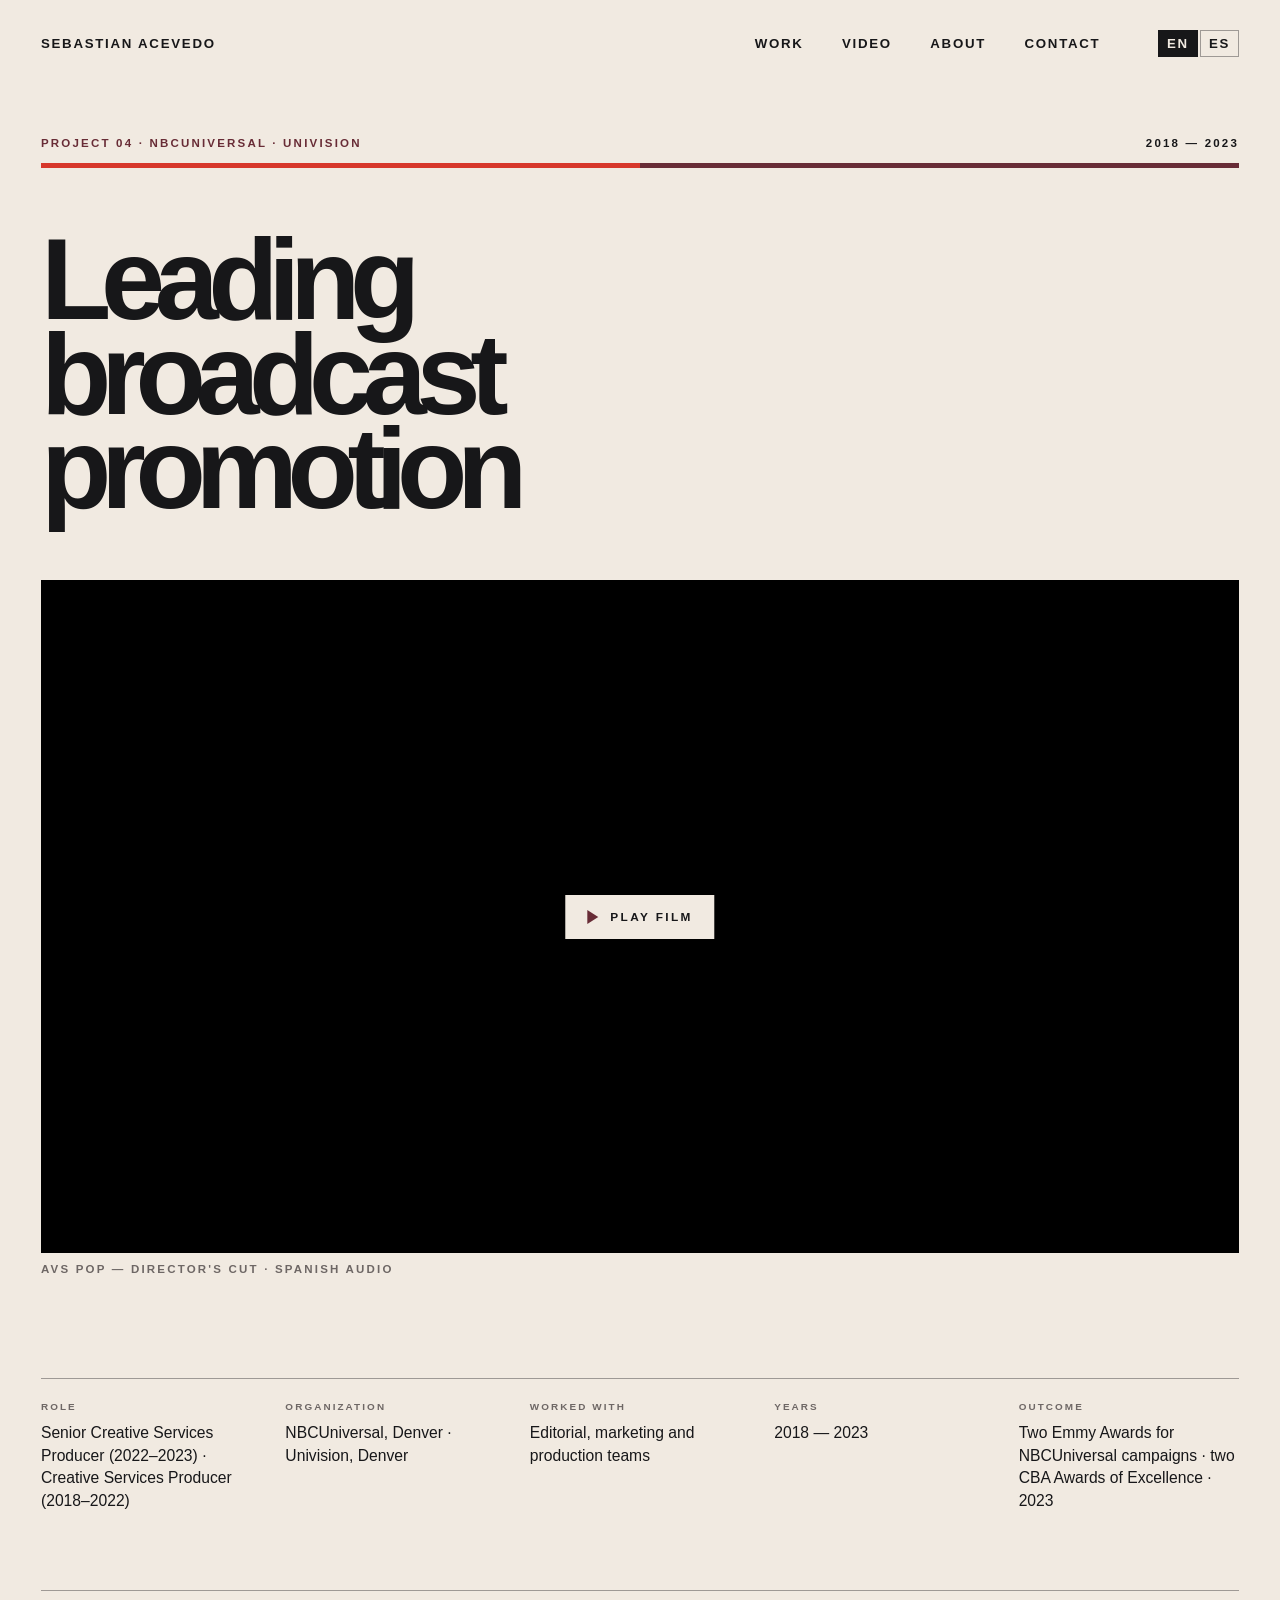
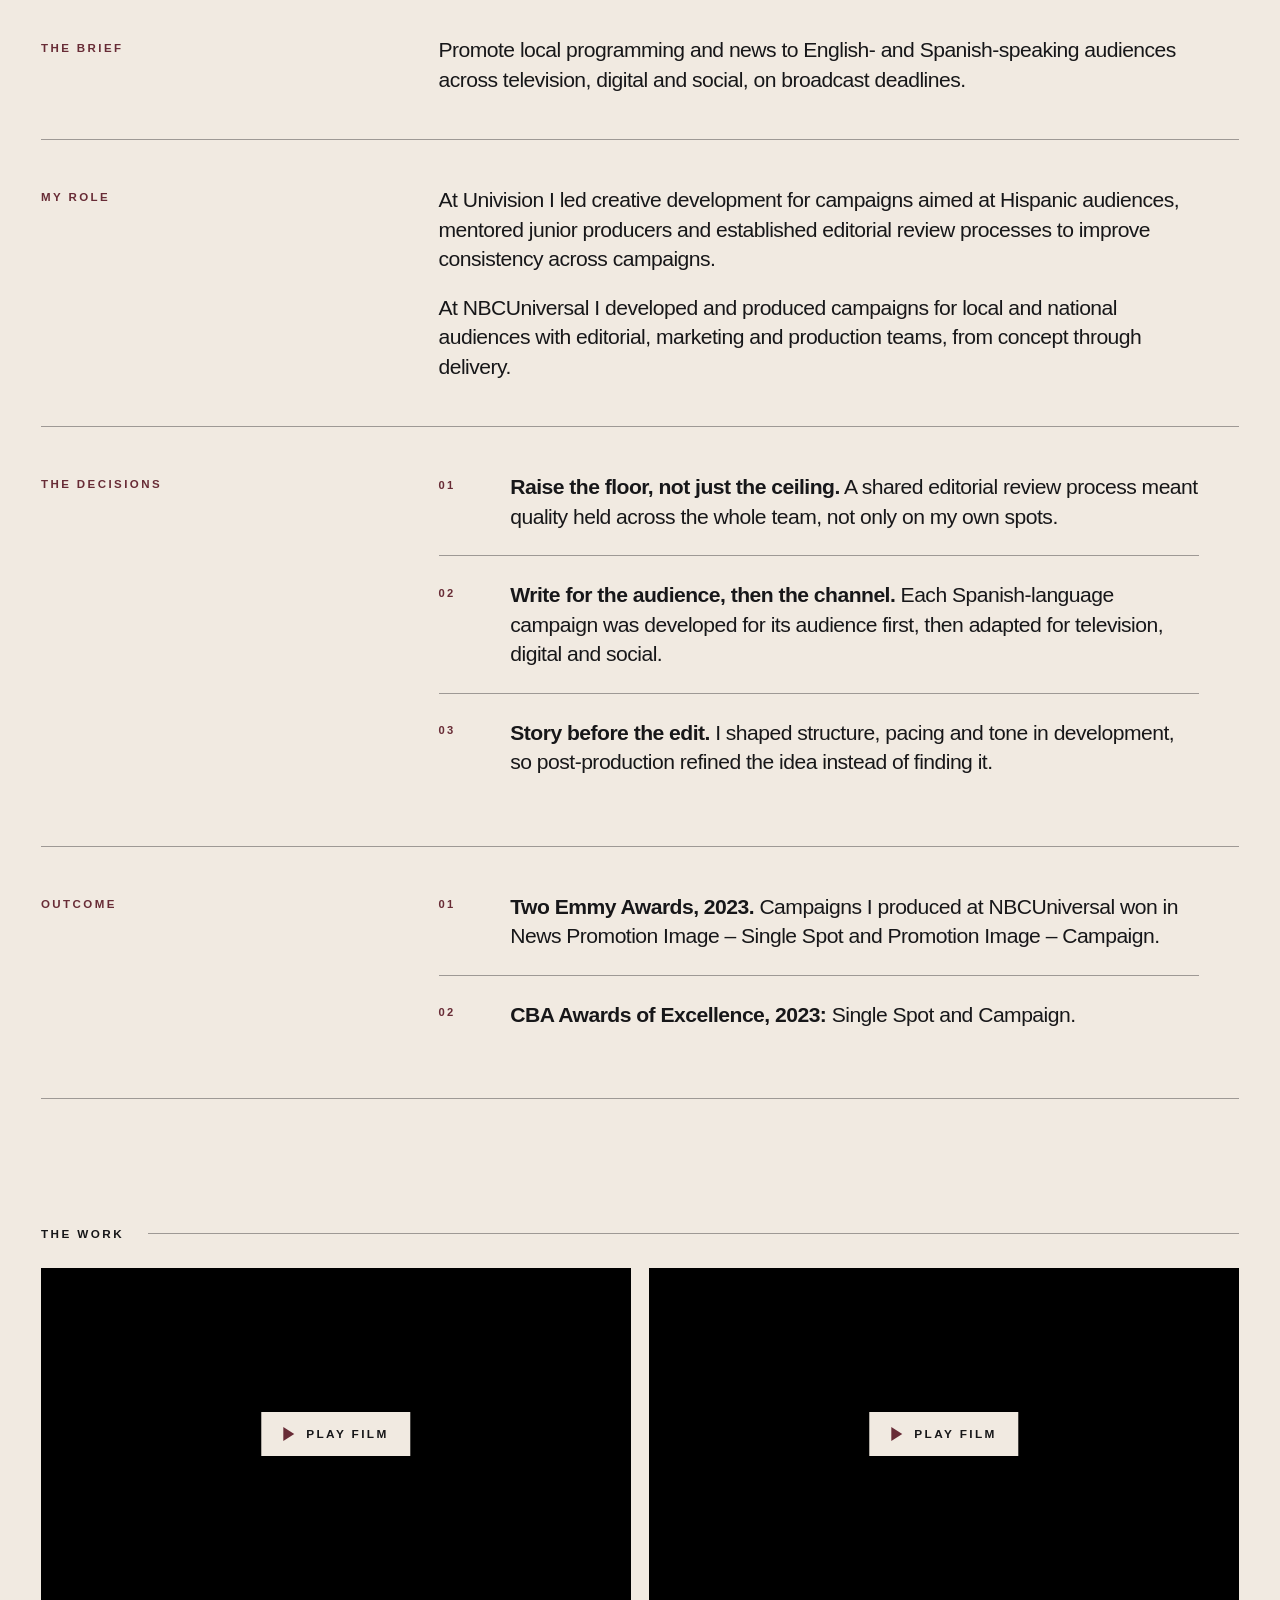
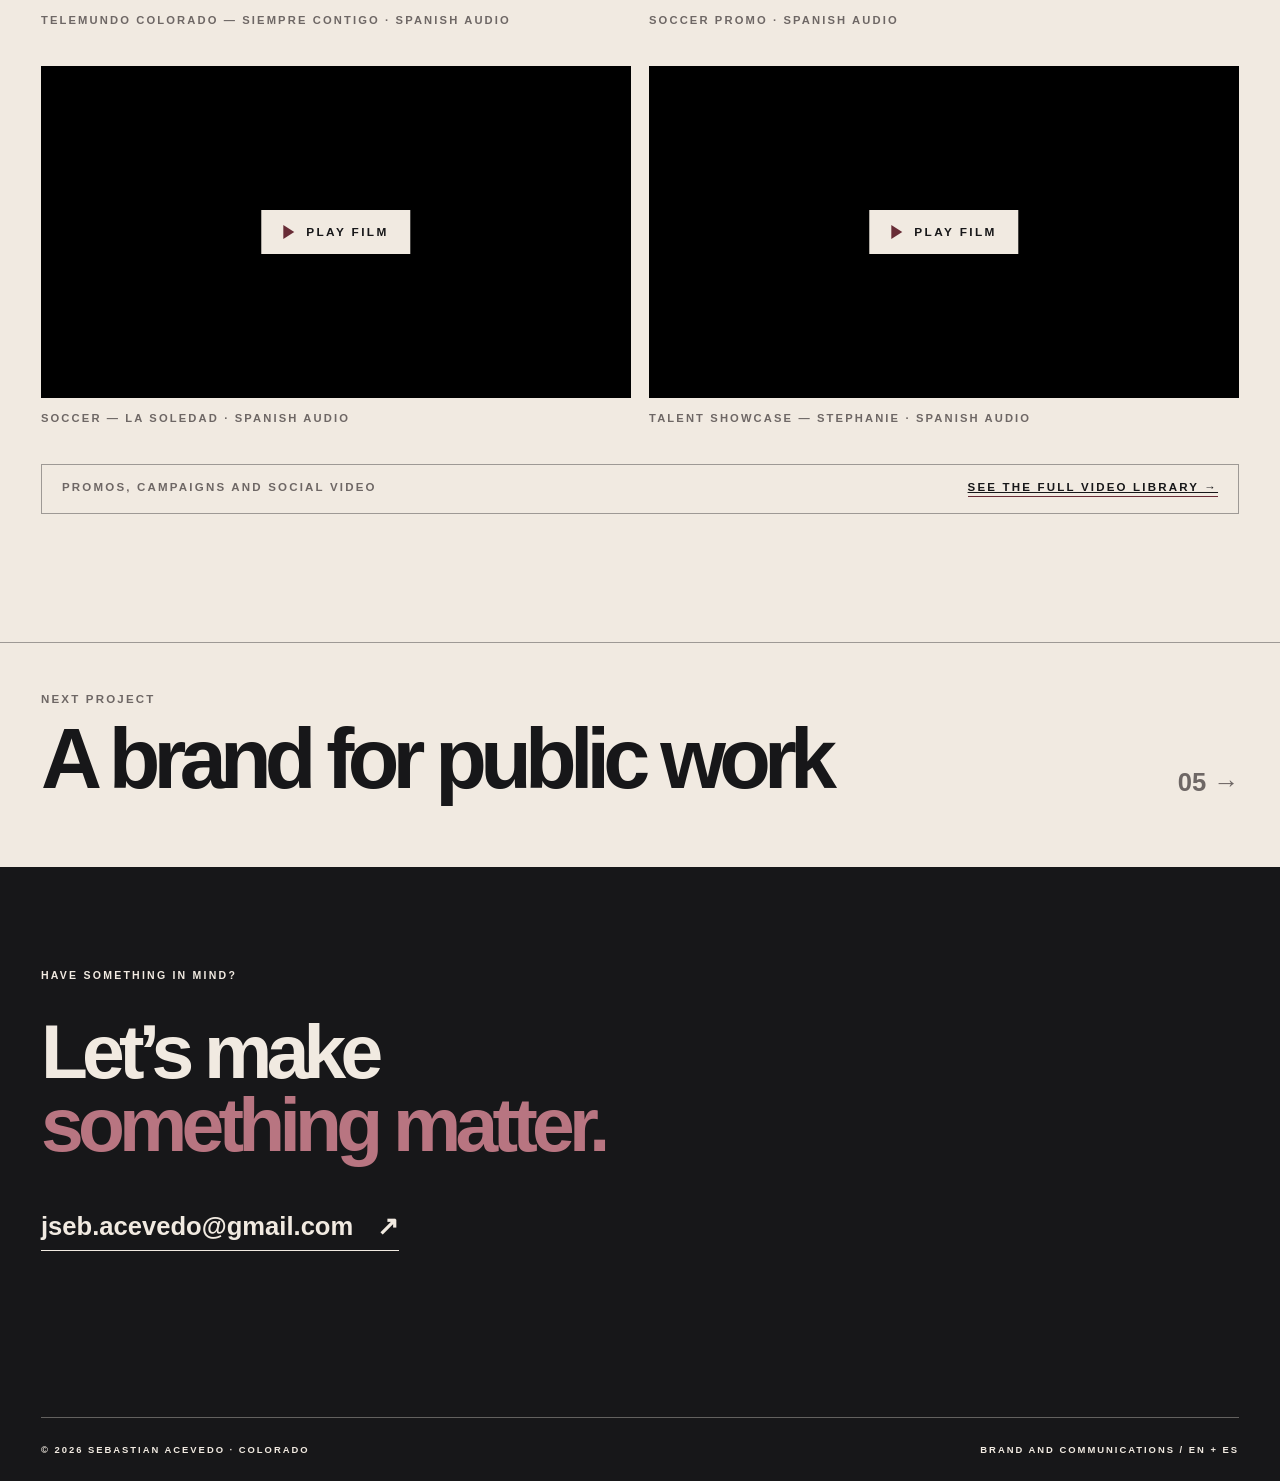
==== commit 53df484f: "Project pages rebuilt to match the home page - Shared case layout: headline + color strip, full-colo" ====
--- a/broadcast.html
+++ b/broadcast.html
@@ -18,52 +18,69 @@
 
 <header class="site-header shell">
   <a class="wordmark" href="index.html" aria-label="Sebastian Acevedo, home">Sebastian Acevedo</a>
-  <nav class="site-nav" aria-label="Main navigation" data-i18n-label="navl"><a href="index.html#work" data-i18n="nwork" aria-current="true">Work</a><a href="video.html" data-i18n="nvideo">Video</a><a href="index.html#about" data-i18n="nabout">About</a><a href="index.html#contact" data-i18n="contact">Contact</a><div class="lang" role="group" aria-label="Language / Idioma"><button aria-pressed="true" data-l="en">EN</button><button aria-pressed="false" data-l="es" lang="es">ES</button></div></nav>
+  <nav class="site-nav" aria-label="Main navigation" data-i18n-label="navl"><a href="index.html#work" data-i18n="nwork">Work</a><a href="video.html" data-i18n="nvideo">Video</a><a href="index.html#about" data-i18n="nabout">About</a><a href="index.html#contact" data-i18n="contact">Contact</a><div class="lang" role="group" aria-label="Language / Idioma"><button aria-pressed="true" data-l="en">EN</button><button aria-pressed="false" data-l="es" lang="es">ES</button></div></nav>
 </header>
 
 <main id="main">
-<article class="scene page" aria-labelledby="title">
+<article class="case" aria-labelledby="title">
+<header class="case-hero">
   <div class="head mono"><span data-i18n="sc">Project 04 · NBCUniversal · Univision</span><span>2018 — 2023</span></div>
   <span class="strip head-strip" aria-hidden="true" style="--s:linear-gradient(90deg,#D7372B 0% 50%,#682C36 50% 100%)"></span>
   <h1 class="title" id="title" data-i18n="t">Leading broadcast promotion</h1>
-
-  <div class="frame duo" style="aspect-ratio:16/9;background:#000">
+</header>
+<div class="case-cover">
+  <div class="frame" style="aspect-ratio:16/9;background:#000">
     <video controls preload="none" playsinline aria-labelledby="hero-cap" poster="https://res.cloudinary.com/ddkmi47mi/video/upload/so_5,w_1600,q_80/04_AVS_POP_DIRECTOR_S_CUT_ypbgh0.jpg" style="object-fit:contain">
       <source src="https://res.cloudinary.com/ddkmi47mi/video/upload/q_auto/04_AVS_POP_DIRECTOR_S_CUT_ypbgh0.mp4" type="video/mp4">
     </video>
   </div>
   <p class="mono" id="hero-cap" style="margin-top:10px;color:var(--dim)"><span data-i18n="v0">AVS Pop — Director's Cut · Spanish audio</span><span class="sr" data-i18n="v0d">. Promo video: Avalanche players lift the Stanley Cup and fans fill downtown Denver for the 2022 championship parade.</span></p>
-
-  <div class="cols">
-    <div class="prose">
+</div>
+<section class="case-body" aria-label="Overview">
+  <dl class="facts case-facts">
+      <div><dt data-i18n="l_role">Role</dt><dd>Senior Creative Services Producer (2022–2023) · Creative Services Producer (2018–2022)</dd></div>
+      <div><dt data-i18n="l_org">Organization</dt><dd>NBCUniversal, Denver · Univision, Denver</dd></div>
+      <div><dt data-i18n="l_with">Worked with</dt><dd data-i18n="withv">Editorial, marketing and production teams</dd></div>
+      <div><dt data-i18n="l_years">Years</dt><dd>2018 — 2023</dd></div>
+      <div><dt data-i18n="l_out">Outcome</dt><dd data-i18n="outv">Two Emmy Awards for NBCUniversal campaigns · two CBA Awards of Excellence · 2023</dd></div>
+    </dl>
+  <div class="case-rows">
+    <div class="case-row">
       <h2 data-i18n="h_brief">The brief</h2>
-      <p data-i18n="brief">Promote local programming and news to English- and Spanish-speaking audiences across television, digital and social, on broadcast deadlines.</p>
-
+      <div class="case-text">
+        <p data-i18n="brief">Promote local programming and news to English- and Spanish-speaking audiences across television, digital and social, on broadcast deadlines.</p>
+      </div>
+    </div>
+    <div class="case-row">
       <h2 data-i18n="h_role">My role</h2>
-      <p data-i18n="role1">At Univision I led creative development for campaigns aimed at Hispanic audiences, mentored junior producers and established editorial review processes to improve consistency across campaigns.</p>
+      <div class="case-text">
+        <p data-i18n="role1">At Univision I led creative development for campaigns aimed at Hispanic audiences, mentored junior producers and established editorial review processes to improve consistency across campaigns.</p>
       <p data-i18n="role2">At NBCUniversal I developed and produced campaigns for local and national audiences with editorial, marketing and production teams, from concept through delivery.</p>
-
+      </div>
+    </div>
+    <div class="case-row dec">
       <h2 data-i18n="h_dec">The decisions</h2>
-      <ul>
+      <div class="case-text">
+        <ul>
         <li data-i18n="d1"><b>Raise the floor, not just the ceiling.</b> A shared editorial review process meant quality held across the whole team, not only on my own spots.</li>
         <li data-i18n="d2"><b>Write for the audience, then the channel.</b> Each Spanish-language campaign was developed for its audience first, then adapted for television, digital and social.</li>
         <li data-i18n="d3"><b>Story before the edit.</b> I shaped structure, pacing and tone in development, so post-production refined the idea instead of finding it.</li>
       </ul>
-
+      </div>
+    </div>
+    <div class="case-row out">
       <h2 data-i18n="h_out">Outcome</h2>
-      <ul>
+      <div class="case-text">
+        <ul>
         <li data-i18n="o1"><b>Two Emmy Awards, 2023.</b> Campaigns I produced at NBCUniversal won in News Promotion Image – Single Spot and Promotion Image – Campaign.</li>
         <li data-i18n="o2"><b>CBA Awards of Excellence, 2023:</b> Single Spot and Campaign.</li>
       </ul>
+      </div>
     </div>
-    <div class="slate mono"><div class="stripes" aria-hidden="true"></div><dl>
-      <div><dt data-i18n="l_role">Role</dt><dd>Senior Creative Services Producer (2022–2023) · Creative Services Producer (2018–2022)</dd></div>
-      <div><dt data-i18n="l_org">Organization</dt><dd>NBCUniversal, Denver · Univision, Denver</dd></div>
-      <div><dt data-i18n="l_with">Worked with</dt><dd data-i18n="withv">Editorial, marketing and production teams</dd></div>
-      <div><dt data-i18n="l_years">Years</dt><dd>2018 — 2023</dd></div>
-      <div class="wide"><dt data-i18n="l_out">Outcome</dt><dd data-i18n="outv">Two Emmy Awards for NBCUniversal campaigns · two CBA Awards of Excellence · 2023</dd></div>
-    </dl></div>
   </div>
+</section>
+<section class="case-work" aria-labelledby="work-h">
+  <div class="section-heading"><h2 id="work-h" data-i18n="h_work">The work</h2><span class="heading-rule" aria-hidden="true"></span></div>
 
   <section class="gallery" id="work" aria-labelledby="work-h">
     <h2 class="sr" id="work-h" data-i18n="work">Selected promos</h2>
@@ -90,15 +107,24 @@
       </div>
     </figure>
   </section>
+</section>
 </article>
 
 <a class="next" href="march.html"><div><span class="mono" data-i18n="next">Next project</span><span class="title" data-i18n="nt">A brand for public work</span></div><span class="mono">05 →</span></a>
 </main>
 
-<footer class="mini-credits mono"><span>© 2026 Sebastian Acevedo · Colorado</span><a href="mailto:jseb.acevedo@gmail.com">jseb.acevedo@gmail.com</a></footer>
+<footer class="contact" id="contact">
+  <div class="shell contact-inner">
+    <p class="eyebrow" data-i18n="ck">Have something in mind?</p>
+    <h2 data-i18n="ch">Let’s make<br><em>something matter.</em></h2>
+    <a class="contact-link" href="mailto:jseb.acevedo@gmail.com">jseb.acevedo@gmail.com <span aria-hidden="true">↗</span></a>
+    <div class="footer-line"><span>© 2026 Sebastian Acevedo · Colorado</span><span data-i18n="fl">Brand and communications / EN + ES</span></div>
+  </div>
+</footer>
 
 <script>
   window.ES = {
+    ck: '¿Tienes algo en mente?', ch: 'Hagamos algo<br><em>que importe.</em>', fl: 'Marca y comunicaciones / EN + ES', h_work: 'El trabajo',
     nvideo: 'Video',
     'label:navl': 'Navegación principal',
     nwork: 'Trabajo', nabout: 'Sobre mí',
--- a/assets/css/oxblood.css
+++ b/assets/css/oxblood.css
@@ -308,3 +308,50 @@
 a.work-item:focus-visible .duo img { filter: none; }
 a.work-item:focus-visible .duo::after { opacity: 0; }
 .vsec .section-heading h2 { white-space: normal; }
+
+/* ───────── Project pages, rebuilt to match the home page ───────── */
+.case-hero { padding: clamp(28px, 4vw, 60px) var(--page-gutter) 0; }
+.case-hero .head { display: flex; justify-content: space-between; gap: 16px; padding-bottom: 14px; }
+.case-hero .head span:first-child { color: var(--oxblood); }
+.case-hero h1.title { font-size: clamp(3.4rem, 9vw, 9.2rem); line-height: .82; letter-spacing: -.09em; font-weight: 800; margin: clamp(34px, 5vw, 72px) 0 clamp(34px, 5vw, 64px); max-width: 12ch; }
+.case-cover { padding: 0 var(--page-gutter); }
+.case-cover .frame { aspect-ratio: 16/9; }
+.case-cover > p.mono { margin-top: 12px; color: var(--muted); }
+.case-body { padding: clamp(60px, 8vw, 120px) var(--page-gutter) 0; }
+.case-facts { margin-top: 0; grid-template-columns: repeat(auto-fit, minmax(170px, 1fr)); }
+.case-rows { margin-top: clamp(50px, 6vw, 90px); border-bottom: 1px solid var(--line); }
+.case-row { display: grid; grid-template-columns: minmax(0, 1fr) minmax(0, 2.4fr); gap: 5vw; border-top: 1px solid var(--line); padding: clamp(28px, 3.5vw, 50px) 0; }
+.case-row h2 { margin: 0; padding-top: .55em; text-transform: uppercase; font-size: .72rem; font-weight: 800; letter-spacing: .21em; color: var(--oxblood); }
+.case-text p, .case-text li { font-size: clamp(1.12rem, 1.65vw, 1.55rem); line-height: 1.4; letter-spacing: -.025em; max-width: 36em; }
+.case-text p + p { margin-top: .9em; }
+.case-text b { font-weight: 800; }
+.case-text a { color: inherit; text-decoration: none; border-bottom: 1px solid var(--oxblood); }
+.case-text a:hover { color: var(--oxblood); }
+.case-text ul { list-style: none; margin: 0; padding: 0; counter-reset: d; }
+.case-text li { counter-increment: d; position: relative; padding: 0 0 24px 3.4em; }
+.case-text li + li { border-top: 1px solid var(--line); padding-top: 24px; }
+.case-text li::before { content: counter(d, decimal-leading-zero); position: absolute; left: 0; top: .5em; font-size: .7rem; font-weight: 800; letter-spacing: .2em; color: var(--oxblood); }
+.case-text li + li::before { top: calc(24px + .5em); }
+.case-row.out .case-text p { font-weight: 700; }
+.case-work { padding: clamp(80px, 10vw, 150px) var(--page-gutter) 0; }
+.case-work .gallery { margin-top: 0; }
+.case-work.vwork { padding-top: 0; }
+.case .gallery figure.contain img { background: var(--stone); }
+.case + .next { margin-top: clamp(80px, 10vw, 150px); }
+.next .title { font-size: clamp(2.6rem, 6.6vw, 7rem); }
+.next > .mono { font-size: 1.6rem; letter-spacing: 0; }
+
+/* One styled play button instead of the browser's grey bar until someone plays */
+.vwrap { position: relative; display: block; }
+.vwrap video { display: block; }
+.play-btn { position: absolute; left: 50%; top: 50%; transform: translate(-50%, -50%); display: inline-flex; align-items: center; gap: 12px; background: var(--paper); color: var(--ink); border: 0; padding: 15px 22px; cursor: pointer; font: inherit; text-transform: uppercase; font-size: .74rem; font-weight: 800; letter-spacing: .2em; box-shadow: 0 10px 30px rgba(0,0,0,.25); transition: background .25s ease, color .25s ease; }
+.play-btn i { width: 0; height: 0; border-left: 11px solid var(--oxblood); border-top: 7px solid transparent; border-bottom: 7px solid transparent; transition: border-color .25s ease; }
+.play-btn:hover, .play-btn:focus-visible { background: var(--oxblood); color: var(--paper); }
+.play-btn:hover i, .play-btn:focus-visible i { border-left-color: var(--paper); }
+
+@media (max-width: 760px) {
+  .case-row { grid-template-columns: 1fr; gap: 14px; }
+  .case-row h2 { padding-top: 0; }
+  .case-hero .head { flex-wrap: wrap; }
+}
+.frame .vwrap { height: 100%; } .frame .vwrap video { height: 100%; }
